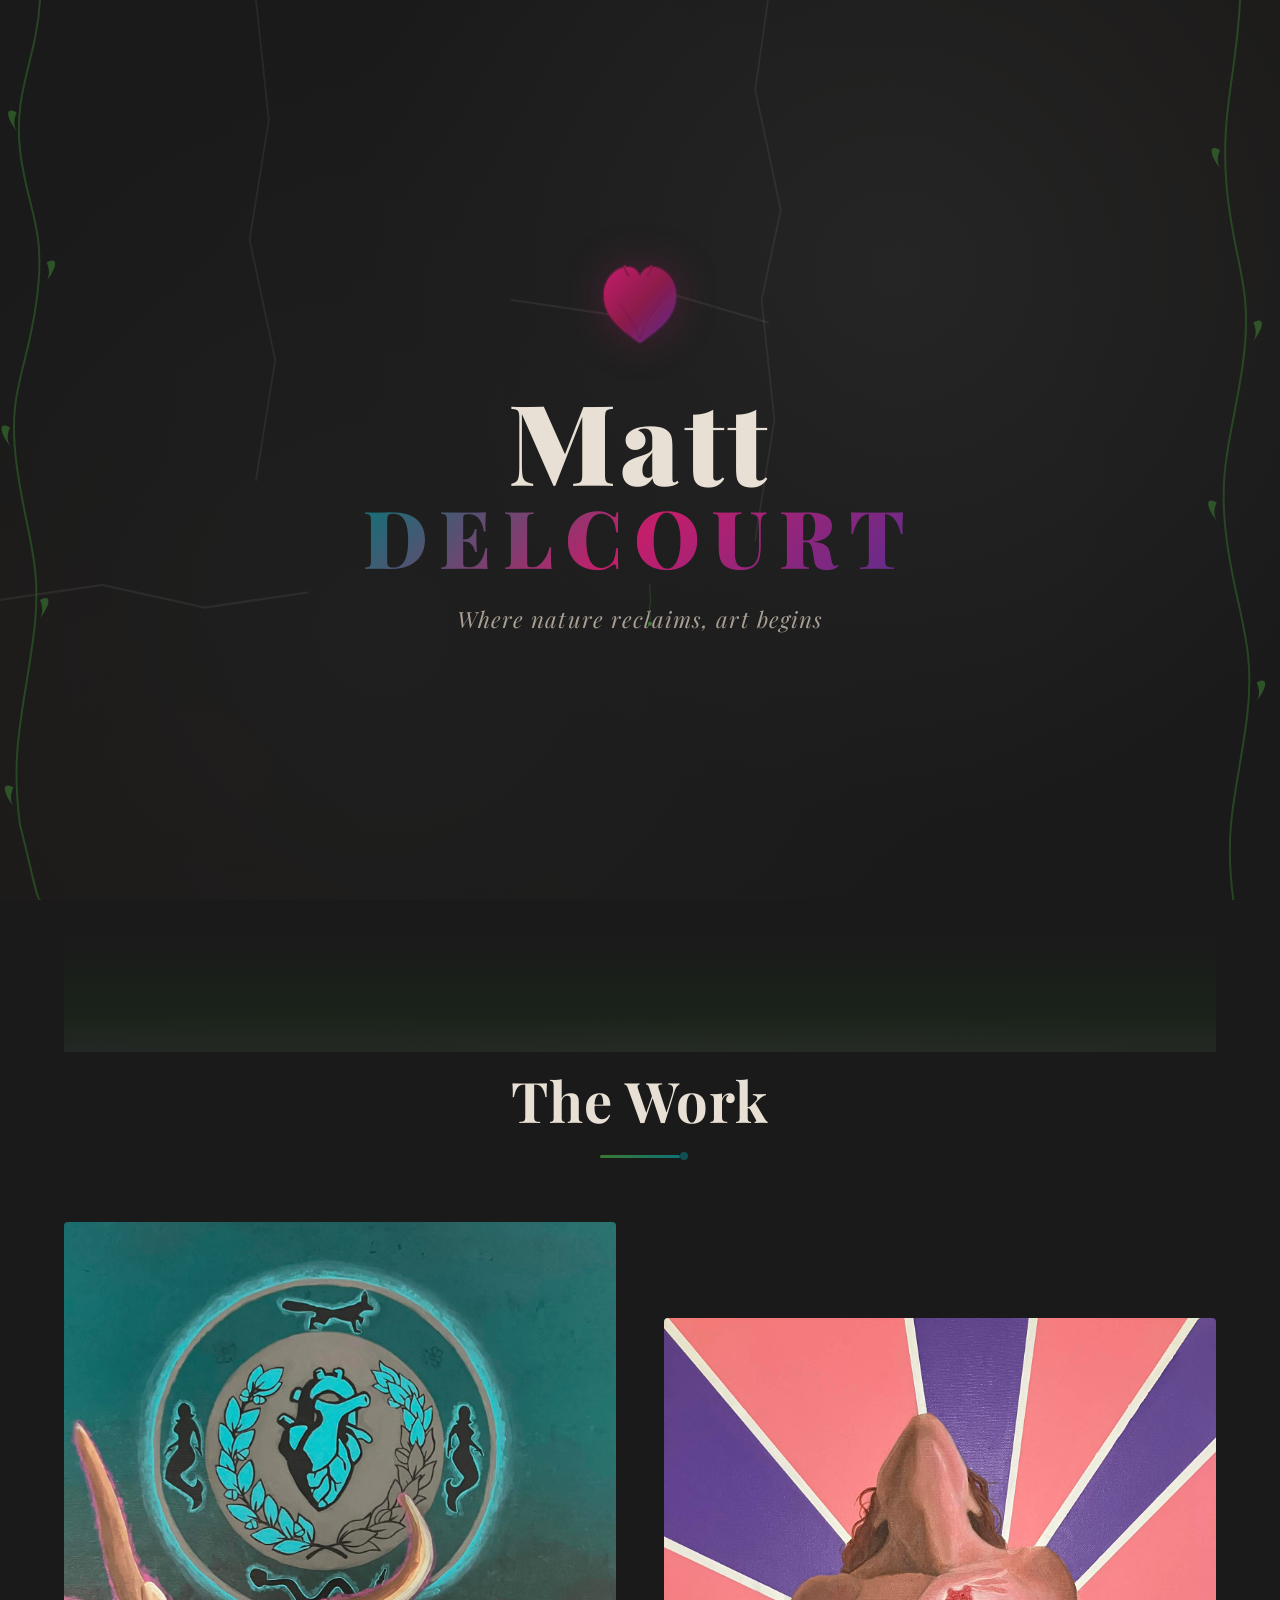
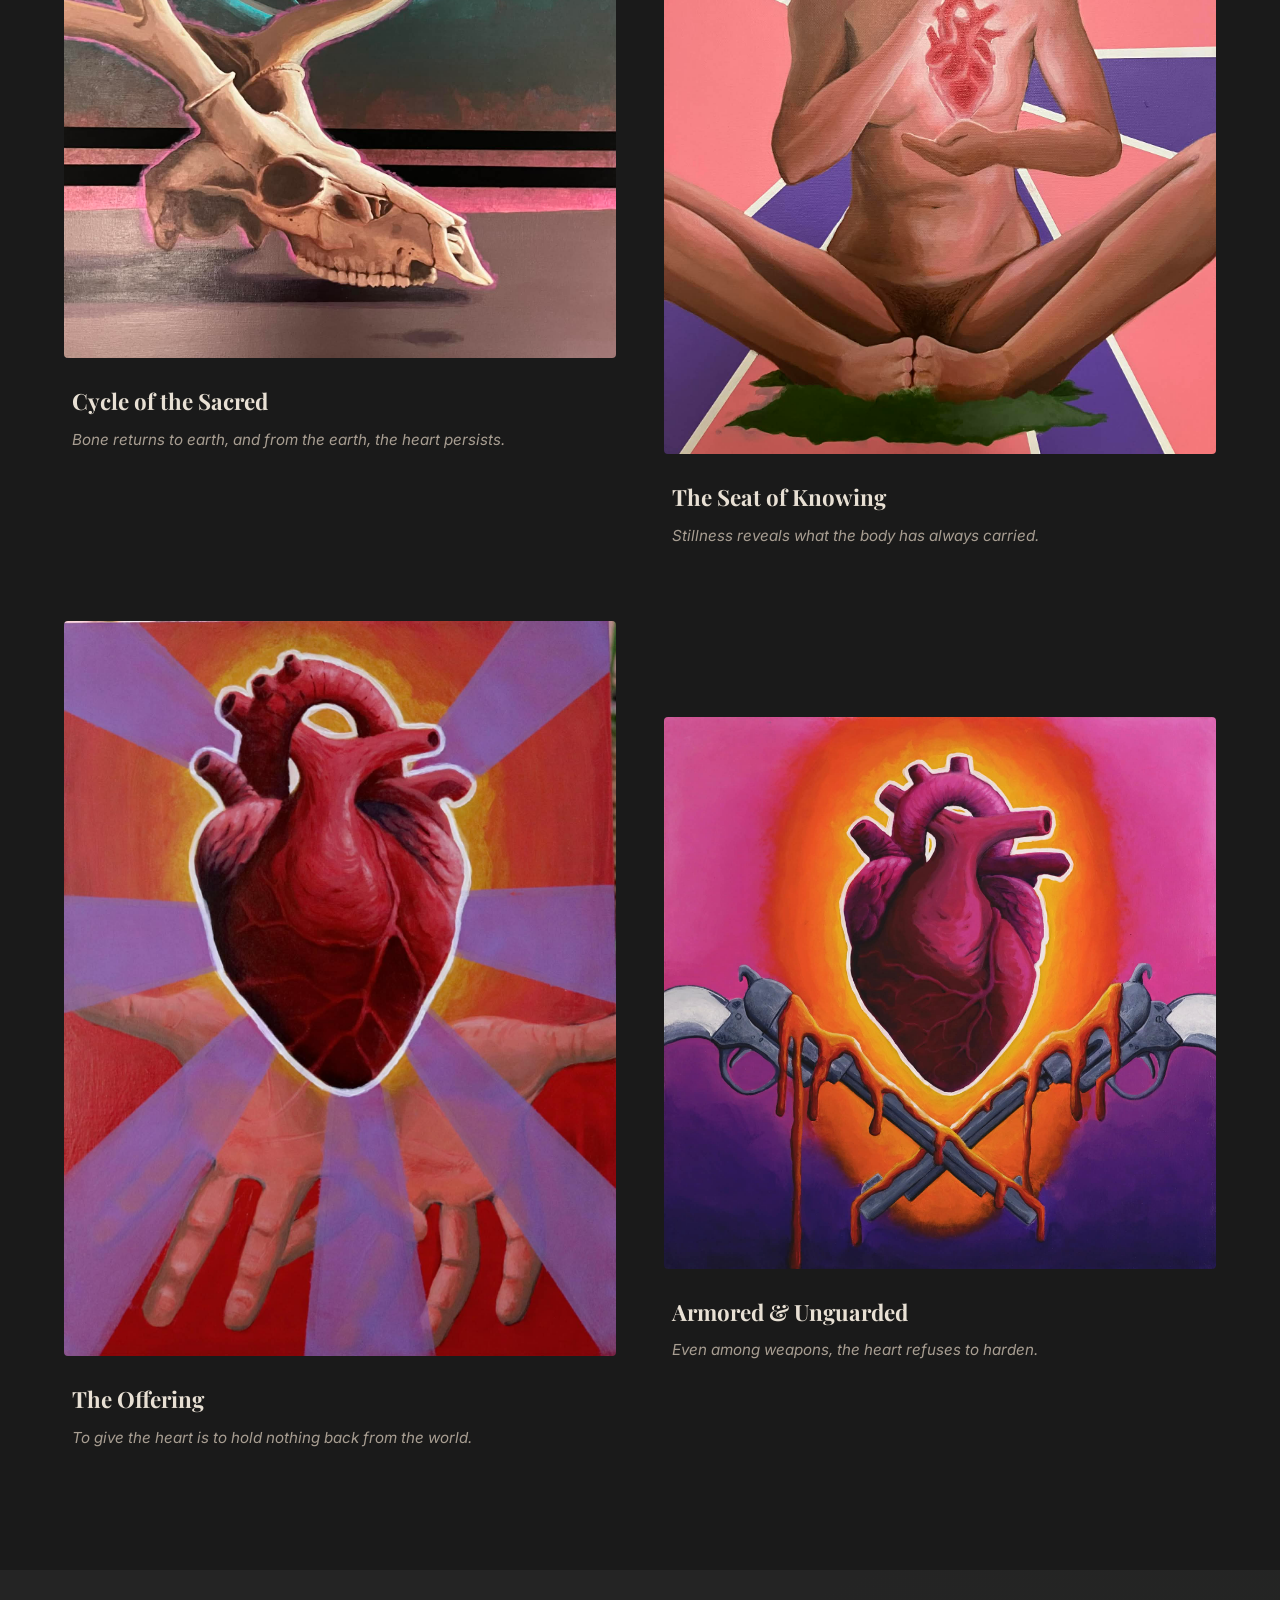
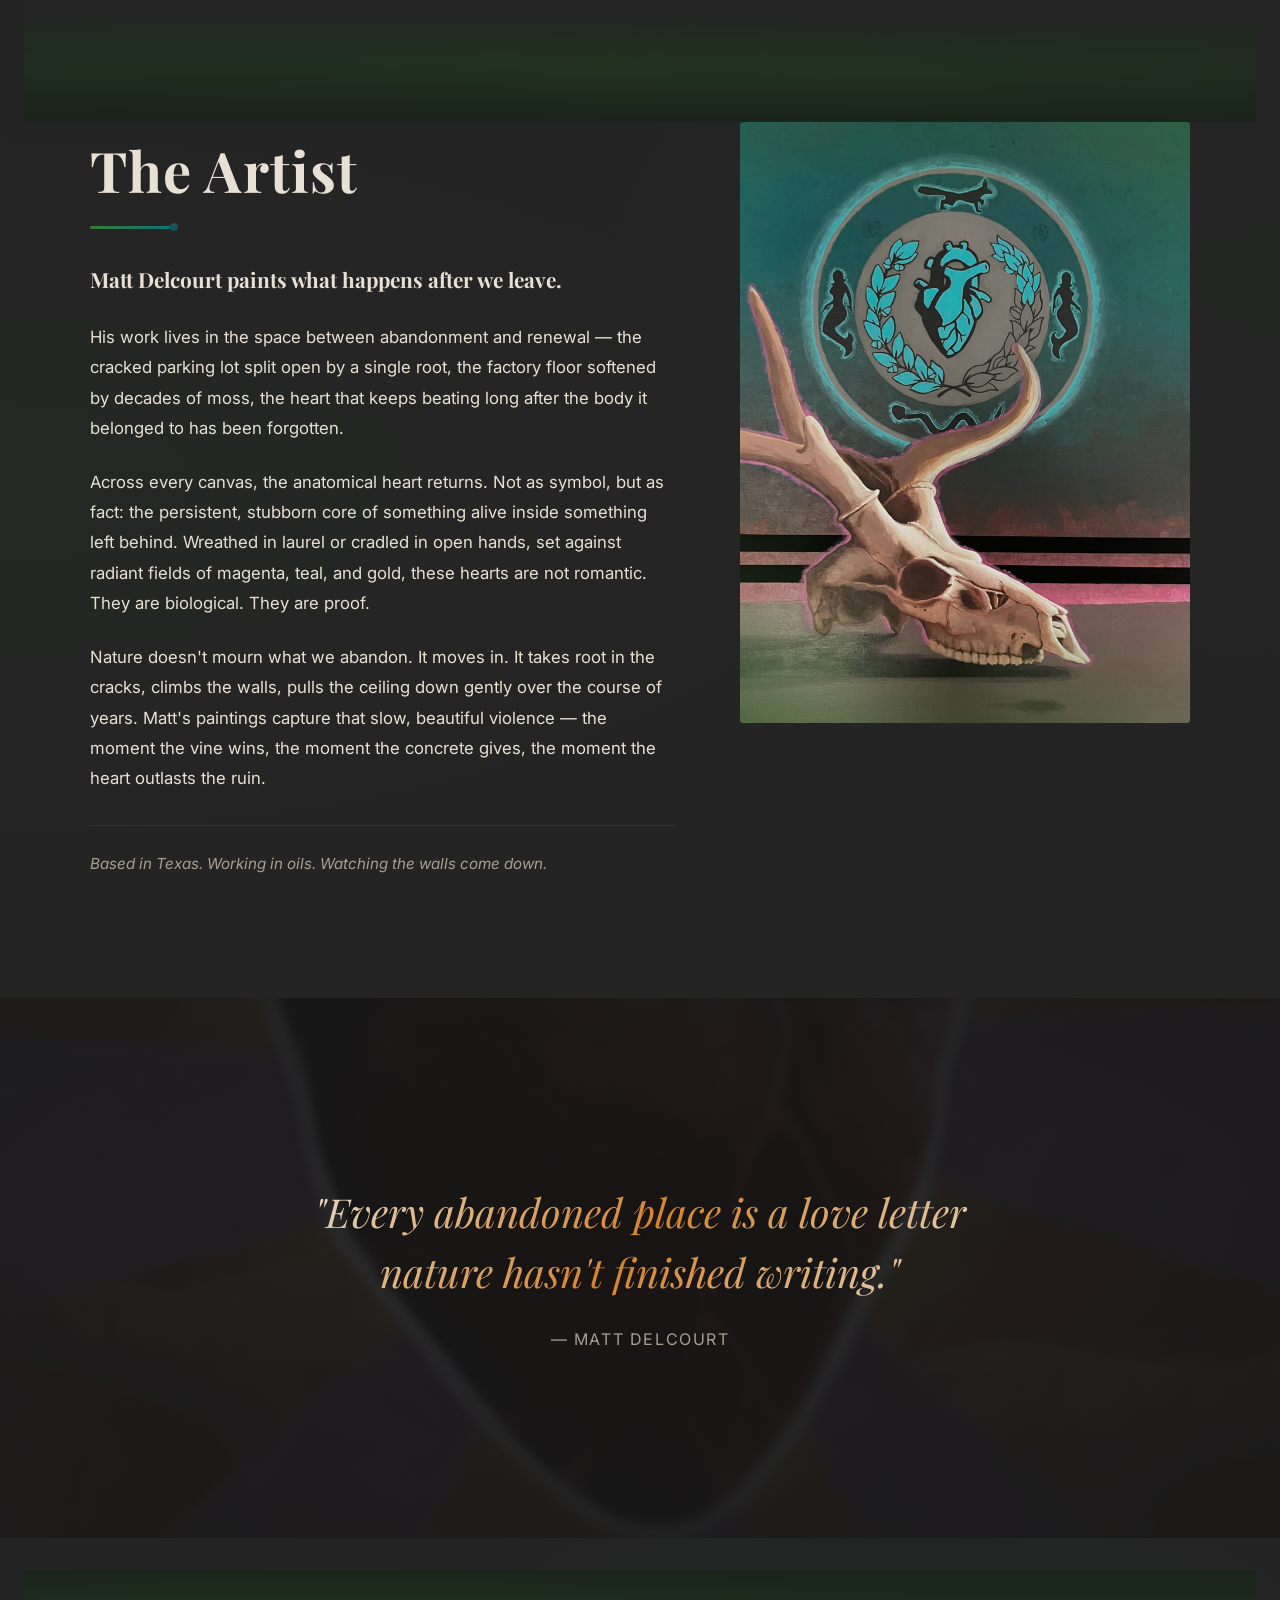
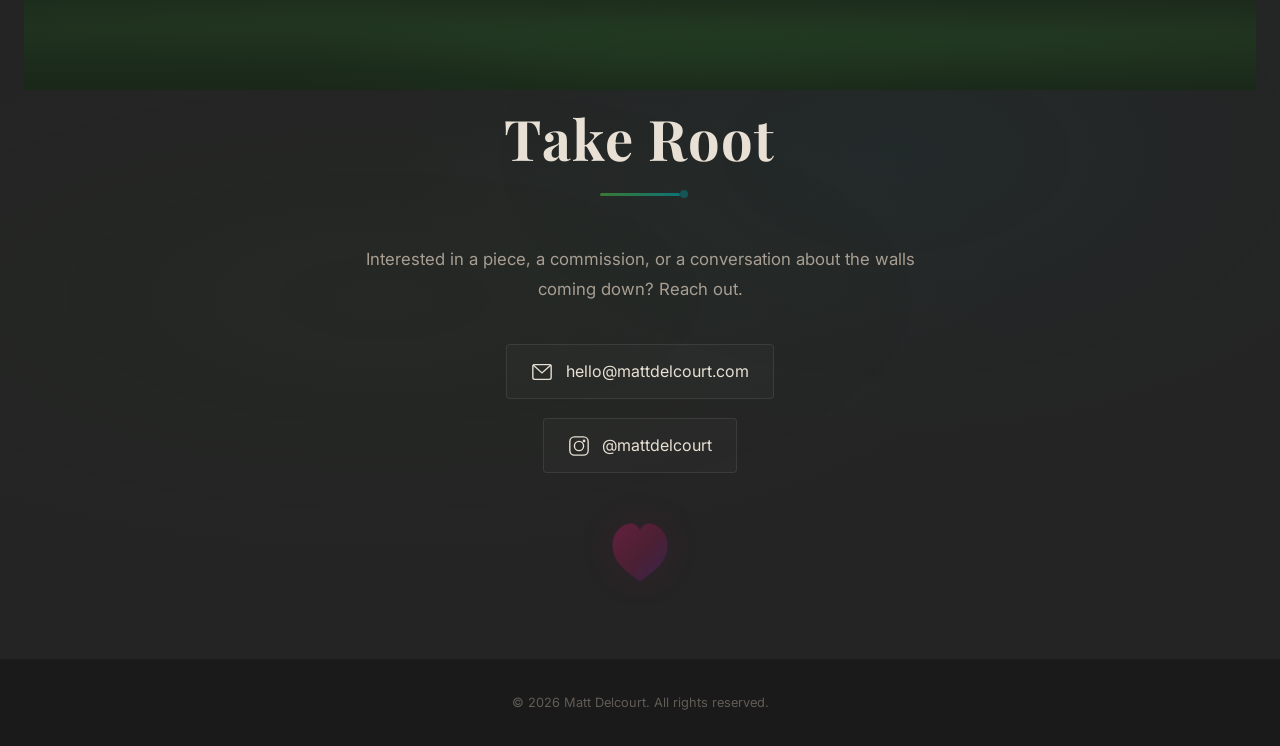
==== index.html @ bd42863e "Initial build: Matt Delcourt art portfolio — "Reclamation" theme Nature-reclaims-abandoned-places co" ====
<!DOCTYPE html>
<html lang="en">
<head>
  <meta charset="UTF-8">
  <meta name="viewport" content="width=device-width, initial-scale=1.0">
  <title>Matt Delcourt — Artist</title>
  <meta name="description" content="The art of Matt Delcourt. Where nature reclaims, art begins. Oil paintings exploring the beauty of life overtaking abandoned spaces.">
  <link rel="preconnect" href="https://fonts.googleapis.com">
  <link rel="preconnect" href="https://fonts.gstatic.com" crossorigin>
  <link href="https://fonts.googleapis.com/css2?family=Playfair+Display:ital,wght@0,400;0,700;0,900;1,400&family=Inter:wght@300;400;500&display=swap" rel="stylesheet">
  <link rel="stylesheet" href="css/styles.css">
  <!-- Favicon: anatomical heart SVG -->
  <link rel="icon" href="data:image/svg+xml,<svg xmlns='http://www.w3.org/2000/svg' viewBox='0 0 100 100'><text y='.9em' font-size='90'>&#x1FAC0;</text></svg>">
</head>
<body>

  <!-- ============================================= -->
  <!-- VINES SVG OVERLAY (grows across entire page)  -->
  <!-- ============================================= -->
  <svg class="vine-overlay vine-left" viewBox="0 0 120 1200" preserveAspectRatio="none" aria-hidden="true">
    <path class="vine-path" d="M60,0 C55,80 20,120 30,200 C40,280 70,300 55,400 C40,500 10,520 25,620 C40,720 65,750 50,850 C35,950 15,1000 30,1100 C45,1150 55,1200 60,1200" />
    <path class="vine-leaf leaf-1" d="M30,180 C10,160 5,140 25,150 C15,170 30,180 30,180Z" />
    <path class="vine-leaf leaf-2" d="M65,380 C85,360 90,340 70,350 C80,370 65,380 65,380Z" />
    <path class="vine-leaf leaf-3" d="M20,600 C0,580 -5,560 15,570 C5,590 20,600 20,600Z" />
    <path class="vine-leaf leaf-4" d="M55,830 C75,810 80,790 60,800 C70,820 55,830 55,830Z" />
    <path class="vine-leaf leaf-5" d="M25,1080 C5,1060 0,1040 20,1050 C10,1070 25,1080 25,1080Z" />
  </svg>

  <svg class="vine-overlay vine-right" viewBox="0 0 120 1200" preserveAspectRatio="none" aria-hidden="true">
    <path class="vine-path" d="M60,0 C65,100 90,150 80,250 C70,350 40,380 55,480 C70,580 95,620 80,720 C65,820 35,860 50,960 C65,1060 85,1100 70,1200" />
    <path class="vine-leaf leaf-1" d="M85,230 C105,210 110,190 90,200 C100,220 85,230 85,230Z" />
    <path class="vine-leaf leaf-2" d="M45,460 C25,440 20,420 40,430 C30,450 45,460 45,460Z" />
    <path class="vine-leaf leaf-3" d="M90,700 C110,680 115,660 95,670 C105,690 90,700 90,700Z" />
    <path class="vine-leaf leaf-4" d="M40,940 C20,920 15,900 35,910 C25,930 40,940 40,940Z" />
  </svg>

  <!-- ============================================= -->
  <!-- SECTION 1: HERO — "The Ruin"                 -->
  <!-- ============================================= -->
  <section id="hero" class="hero">
    <div class="hero-texture"></div>
    <div class="hero-cracks">
      <svg viewBox="0 0 1000 600" preserveAspectRatio="none" aria-hidden="true">
        <path class="crack crack-1" d="M200,0 L210,80 L195,160 L215,240 L200,320" />
        <path class="crack crack-2" d="M600,0 L590,60 L610,140 L595,200 L605,280 L590,360" />
        <path class="crack crack-3" d="M400,200 L480,210 L520,195 L600,215" />
        <path class="crack crack-4" d="M0,400 L80,390 L160,405 L240,395" />
      </svg>
    </div>

    <div class="hero-content">
      <!-- Anatomical Heart SVG Logo -->
      <div class="heart-logo" aria-label="Anatomical heart logo">
        <svg viewBox="0 0 200 220" class="heart-svg">
          <defs>
            <filter id="glow">
              <feGaussianBlur stdDeviation="4" result="coloredBlur"/>
              <feMerge>
                <feMergeNode in="coloredBlur"/>
                <feMergeNode in="SourceGraphic"/>
              </feMerge>
            </filter>
            <linearGradient id="heartGrad" x1="0%" y1="0%" x2="100%" y2="100%">
              <stop offset="0%" style="stop-color:#c41e6a"/>
              <stop offset="50%" style="stop-color:#8b1a4a"/>
              <stop offset="100%" style="stop-color:#5b2d8e"/>
            </linearGradient>
          </defs>
          <!-- Simplified anatomical heart shape -->
          <path filter="url(#glow)" fill="url(#heartGrad)" d="
            M100,200
            C60,170 10,140 10,80
            C10,40 40,10 70,10
            C85,10 95,20 100,35
            C105,20 115,10 130,10
            C160,10 190,40 190,80
            C190,140 140,170 100,200Z
          "/>
          <!-- Aorta/vessels at top -->
          <path fill="#8b1a4a" d="M70,15 C65,5 55,-5 60,-15 L65,-15 C62,-5 70,5 75,12Z" transform="translate(0,20)"/>
          <path fill="#8b1a4a" d="M120,15 C125,5 135,-5 130,-15 L125,-15 C128,-5 120,5 115,12Z" transform="translate(0,20)"/>
          <!-- Vein details -->
          <path fill="none" stroke="#6b1040" stroke-width="1.5" opacity="0.6" d="M100,190 C90,160 70,130 50,100"/>
          <path fill="none" stroke="#6b1040" stroke-width="1.5" opacity="0.6" d="M100,190 C110,155 130,125 150,100"/>
          <path fill="none" stroke="#6b1040" stroke-width="1" opacity="0.4" d="M80,160 C75,140 60,120 45,105"/>
        </svg>
      </div>

      <h1 class="hero-title">
        <span class="title-line title-line-1">Matt</span>
        <span class="title-line title-line-2">Delcourt</span>
      </h1>
      <p class="hero-tagline">Where nature reclaims, art begins</p>

      <div class="scroll-indicator">
        <svg viewBox="0 0 30 60" class="scroll-vine" aria-hidden="true">
          <path class="scroll-vine-path" d="M15,0 C13,10 18,20 15,30 C12,40 17,50 15,60" />
          <circle class="scroll-dot" cx="15" cy="58" r="3" />
        </svg>
      </div>
    </div>
  </section>

  <!-- ============================================= -->
  <!-- SECTION 2: GALLERY — "The Reclamation"       -->
  <!-- ============================================= -->
  <section id="gallery" class="gallery">
    <div class="section-transition moss-creep"></div>

    <div class="gallery-header reveal-up">
      <h2 class="section-title">The Work</h2>
      <div class="title-vine"></div>
    </div>

    <div class="gallery-grid">
      <!-- Painting 1: Deer skull with medallion -->
      <article class="painting-card painting-large reveal-up" data-glow="#0d7377">
        <div class="painting-frame">
          <img src="images/painting1.jpeg" alt="Deer skull beneath a mystical medallion featuring an anatomical heart wreathed in laurel, surrounded by silhouettes of animals — fox, mermaids, serpent — against deep teal" loading="lazy">
          <div class="painting-glow"></div>
        </div>
        <div class="painting-info">
          <h3>Cycle of the Sacred</h3>
          <p>Bone returns to earth, and from the earth, the heart persists.</p>
        </div>
      </article>

      <!-- Painting 2: Meditative figure -->
      <article class="painting-card painting-offset reveal-up" data-glow="#c41e6a" data-delay="200">
        <div class="painting-frame">
          <img src="images/painting2.jpeg" alt="A meditative figure seen from behind, an anatomical heart glowing through the skin of the back, with radiating pink and purple sunburst rays" loading="lazy">
          <div class="painting-glow"></div>
        </div>
        <div class="painting-info">
          <h3>The Seat of Knowing</h3>
          <p>Stillness reveals what the body has always carried.</p>
        </div>
      </article>

      <!-- Painting 3: Heart in hands -->
      <article class="painting-card painting-large reveal-up" data-glow="#d4842a" data-delay="100">
        <div class="painting-frame">
          <img src="images/painting3.jpeg" alt="An anatomical heart offered upward by open hands, radiating crimson and purple light with a golden aura — vulnerability and offering" loading="lazy">
          <div class="painting-glow"></div>
        </div>
        <div class="painting-info">
          <h3>The Offering</h3>
          <p>To give the heart is to hold nothing back from the world.</p>
        </div>
      </article>

      <!-- Painting 4: Heart and revolvers -->
      <article class="painting-card painting-offset reveal-up" data-glow="#5b2d8e" data-delay="200">
        <div class="painting-frame">
          <img src="images/painting4.jpeg" alt="An anatomical heart ablaze above crossed revolvers dripping with molten gold, against a gradient of hot magenta to deep purple — defiance and passion" loading="lazy">
          <div class="painting-glow"></div>
        </div>
        <div class="painting-info">
          <h3>Armored & Unguarded</h3>
          <p>Even among weapons, the heart refuses to harden.</p>
        </div>
      </article>
    </div>
  </section>

  <!-- ============================================= -->
  <!-- SECTION 3: ABOUT — "The Artist"              -->
  <!-- ============================================= -->
  <section id="about" class="about">
    <div class="section-transition roots-break"></div>
    <div class="about-inner">
      <div class="about-text reveal-up">
        <h2 class="section-title">The Artist</h2>
        <div class="title-vine"></div>
        <div class="artist-statement">
          <p>Matt Delcourt paints what happens after we leave.</p>
          <p>His work lives in the space between abandonment and renewal — the cracked parking lot split open by a single root, the factory floor softened by decades of moss, the heart that keeps beating long after the body it belonged to has been forgotten.</p>
          <p>Across every canvas, the anatomical heart returns. Not as symbol, but as fact: the persistent, stubborn core of something alive inside something left behind. Wreathed in laurel or cradled in open hands, set against radiant fields of magenta, teal, and gold, these hearts are not romantic. They are biological. They are proof.</p>
          <p>Nature doesn't mourn what we abandon. It moves in. It takes root in the cracks, climbs the walls, pulls the ceiling down gently over the course of years. Matt's paintings capture that slow, beautiful violence — the moment the vine wins, the moment the concrete gives, the moment the heart outlasts the ruin.</p>
          <p class="statement-closing">Based in Texas. Working in oils. Watching the walls come down.</p>
        </div>
      </div>
      <div class="about-visual reveal-up" data-delay="200">
        <div class="about-image-frame">
          <img src="images/painting1.jpeg" alt="Detail from Matt Delcourt's work">
          <div class="frame-overgrowth"></div>
        </div>
      </div>
    </div>
  </section>

  <!-- ============================================= -->
  <!-- SECTION 4: PHILOSOPHY — "The Vision"         -->
  <!-- ============================================= -->
  <section id="vision" class="vision">
    <div class="vision-bg" style="background-image: url('images/painting3.jpeg')"></div>
    <div class="vision-overlay"></div>
    <blockquote class="vision-quote reveal-up">
      <p>"Every abandoned place is a love letter nature hasn't finished writing."</p>
      <cite>— Matt Delcourt</cite>
    </blockquote>
  </section>

  <!-- ============================================= -->
  <!-- SECTION 5: CONTACT — "Take Root"             -->
  <!-- ============================================= -->
  <section id="contact" class="contact">
    <div class="section-transition full-bloom"></div>
    <div class="contact-inner reveal-up">
      <h2 class="section-title">Take Root</h2>
      <div class="title-vine"></div>
      <p class="contact-text">Interested in a piece, a commission, or a conversation about the walls coming down? Reach out.</p>

      <div class="contact-links">
        <a href="mailto:hello@mattdelcourt.com" class="contact-link" aria-label="Email">
          <svg viewBox="0 0 24 24" fill="none" stroke="currentColor" stroke-width="1.5">
            <rect x="2" y="4" width="20" height="16" rx="2"/>
            <path d="M22,4 L12,13 L2,4"/>
          </svg>
          <span>hello@mattdelcourt.com</span>
        </a>
        <a href="https://instagram.com/mattdelcourt" target="_blank" rel="noopener" class="contact-link" aria-label="Instagram">
          <svg viewBox="0 0 24 24" fill="none" stroke="currentColor" stroke-width="1.5">
            <rect x="2" y="2" width="20" height="20" rx="5"/>
            <circle cx="12" cy="12" r="5"/>
            <circle cx="17.5" cy="6.5" r="1.5" fill="currentColor" stroke="none"/>
          </svg>
          <span>@mattdelcourt</span>
        </a>
      </div>

      <!-- Animated heart at bottom -->
      <div class="contact-heart" aria-hidden="true">
        <svg viewBox="0 0 200 220" class="heart-svg heart-beat">
          <path fill="url(#heartGrad)" filter="url(#glow)" d="
            M100,200
            C60,170 10,140 10,80
            C10,40 40,10 70,10
            C85,10 95,20 100,35
            C105,20 115,10 130,10
            C160,10 190,40 190,80
            C190,140 140,170 100,200Z
          "/>
        </svg>
      </div>
    </div>
  </section>

  <!-- ============================================= -->
  <!-- FOOTER                                        -->
  <!-- ============================================= -->
  <footer class="site-footer">
    <p>&copy; 2026 Matt Delcourt. All rights reserved.</p>
  </footer>

  <script src="js/script.js"></script>
</body>
</html>
---- css/styles.css ----
/* ============================================= */
/* ROOT / COLOR SYSTEM                           */
/* ============================================= */
:root {
  --bg-decay: #1a1a1a;
  --bg-decay-light: #2d2d2d;
  --bg-decay-mid: #242424;
  --teal: #0d7377;
  --teal-glow: #0d737740;
  --magenta: #c41e6a;
  --magenta-glow: #c41e6a40;
  --purple: #5b2d8e;
  --purple-glow: #5b2d8e40;
  --gold: #d4842a;
  --gold-glow: #d4842a40;
  --text: #e8e0d4;
  --text-dim: #a89e92;
  --moss: #2d5a27;
  --moss-light: #3a7a32;
  --rust: #8b4513;
  --font-heading: 'Playfair Display', Georgia, serif;
  --font-body: 'Inter', -apple-system, sans-serif;
}

/* ============================================= */
/* RESET & BASE                                  */
/* ============================================= */
*, *::before, *::after {
  margin: 0;
  padding: 0;
  box-sizing: border-box;
}

html {
  scroll-behavior: smooth;
  overflow-x: hidden;
}

body {
  font-family: var(--font-body);
  background: var(--bg-decay);
  color: var(--text);
  line-height: 1.7;
  overflow-x: hidden;
  -webkit-font-smoothing: antialiased;
}

img {
  max-width: 100%;
  height: auto;
  display: block;
}

a {
  color: var(--text);
  text-decoration: none;
  transition: color 0.3s;
}

/* ============================================= */
/* CONCRETE TEXTURE (CSS-generated)              */
/* ============================================= */
body::before {
  content: '';
  position: fixed;
  inset: 0;
  pointer-events: none;
  z-index: 0;
  background:
    repeating-conic-gradient(#ffffff06 0% 25%, transparent 0% 50%) 0 0 / 4px 4px,
    radial-gradient(ellipse at 20% 50%, #ffffff08 0%, transparent 70%),
    radial-gradient(ellipse at 80% 20%, #ffffff05 0%, transparent 60%);
  opacity: 1;
}

/* ============================================= */
/* VINE OVERLAY SVGs                             */
/* ============================================= */
.vine-overlay {
  position: fixed;
  top: 0;
  width: 80px;
  height: 100vh;
  z-index: 100;
  pointer-events: none;
}

.vine-left {
  left: 0;
}

.vine-right {
  right: 0;
  transform: scaleX(-1);
}

.vine-path {
  fill: none;
  stroke: var(--moss);
  stroke-width: 3;
  stroke-linecap: round;
  stroke-dasharray: 2000;
  stroke-dashoffset: 2000;
  opacity: 0.7;
  transition: stroke-dashoffset 3s ease-out;
}

.vine-path.animate {
  stroke-dashoffset: 0;
}

.vine-leaf {
  fill: var(--moss-light);
  opacity: 0;
  transition: opacity 0.8s ease;
}

.vine-leaf.visible {
  opacity: 0.6;
}

/* Stagger leaf visibility */
.leaf-1.visible { transition-delay: 1s; }
.leaf-2.visible { transition-delay: 1.8s; }
.leaf-3.visible { transition-delay: 2.5s; }
.leaf-4.visible { transition-delay: 3.2s; }
.leaf-5.visible { transition-delay: 3.8s; }

/* ============================================= */
/* SECTION 1: HERO                               */
/* ============================================= */
.hero {
  position: relative;
  min-height: 100vh;
  display: flex;
  align-items: center;
  justify-content: center;
  overflow: hidden;
}

.hero-texture {
  position: absolute;
  inset: 0;
  background:
    /* Concrete-like noise */
    radial-gradient(circle at 30% 70%, #1f1f1f 0%, transparent 50%),
    radial-gradient(circle at 70% 30%, #252525 0%, transparent 50%),
    radial-gradient(circle at 50% 50%, #1c1c1c 0%, transparent 80%),
    /* Rust stains */
    radial-gradient(ellipse at 15% 85%, #3a1a0a20 0%, transparent 40%),
    radial-gradient(ellipse at 85% 15%, #2a150820 0%, transparent 35%),
    var(--bg-decay);
  z-index: 1;
}

.hero-cracks {
  position: absolute;
  inset: 0;
  z-index: 2;
  pointer-events: none;
}

.hero-cracks svg {
  width: 100%;
  height: 100%;
}

.crack {
  fill: none;
  stroke: #ffffff10;
  stroke-width: 1.5;
  stroke-linecap: round;
  stroke-dasharray: 500;
  stroke-dashoffset: 500;
  animation: crack-grow 4s ease-out forwards;
}

.crack-1 { animation-delay: 0.5s; }
.crack-2 { animation-delay: 1.2s; }
.crack-3 { animation-delay: 2s; }
.crack-4 { animation-delay: 2.8s; }

@keyframes crack-grow {
  to { stroke-dashoffset: 0; }
}

.hero-content {
  position: relative;
  z-index: 3;
  text-align: center;
  padding: 2rem;
}

/* Heart logo */
.heart-logo {
  margin: 0 auto 2rem;
  width: 80px;
  height: 90px;
  animation: heart-fade-in 2s ease-out 0.5s both;
}

.heart-svg {
  width: 100%;
  height: 100%;
  filter: drop-shadow(0 0 20px #c41e6a40);
}

@keyframes heart-fade-in {
  from {
    opacity: 0;
    transform: scale(0.8);
    filter: blur(10px);
  }
  to {
    opacity: 1;
    transform: scale(1);
    filter: blur(0);
  }
}

/* Title */
.hero-title {
  font-family: var(--font-heading);
  font-weight: 900;
  line-height: 1;
  margin-bottom: 1.5rem;
}

.title-line {
  display: block;
  overflow: hidden;
}

.title-line-1 {
  font-size: clamp(3rem, 10vw, 7rem);
  letter-spacing: 0.05em;
  animation: title-reveal 1.2s ease-out 1s both;
  color: var(--text);
}

.title-line-2 {
  font-size: clamp(2rem, 7vw, 5rem);
  letter-spacing: 0.15em;
  text-transform: uppercase;
  animation: title-reveal 1.2s ease-out 1.4s both;
  background: linear-gradient(135deg, var(--teal), var(--magenta), var(--purple));
  -webkit-background-clip: text;
  -webkit-text-fill-color: transparent;
  background-clip: text;
}

@keyframes title-reveal {
  from {
    opacity: 0;
    transform: translateY(40px);
    filter: blur(4px);
  }
  to {
    opacity: 1;
    transform: translateY(0);
    filter: blur(0);
  }
}

.hero-tagline {
  font-family: var(--font-heading);
  font-style: italic;
  font-size: clamp(1rem, 2.5vw, 1.4rem);
  color: var(--text-dim);
  letter-spacing: 0.05em;
  animation: title-reveal 1.2s ease-out 1.8s both;
}

/* Scroll indicator */
.scroll-indicator {
  position: absolute;
  bottom: 2rem;
  left: 50%;
  transform: translateX(-50%);
  animation: title-reveal 1s ease-out 2.5s both;
}

.scroll-vine {
  width: 20px;
  height: 50px;
}

.scroll-vine-path {
  fill: none;
  stroke: var(--moss);
  stroke-width: 2;
  stroke-linecap: round;
  opacity: 0.5;
}

.scroll-dot {
  fill: var(--moss-light);
  animation: scroll-bounce 2s ease-in-out infinite;
}

@keyframes scroll-bounce {
  0%, 100% { transform: translateY(0); opacity: 1; }
  50% { transform: translateY(5px); opacity: 0.4; }
}

/* ============================================= */
/* SECTION TRANSITIONS                           */
/* ============================================= */
.section-transition {
  height: 120px;
  position: relative;
  overflow: hidden;
}

.moss-creep {
  background: linear-gradient(
    180deg,
    var(--bg-decay) 0%,
    #1a1f1a 40%,
    #1a221a 70%,
    var(--bg-decay-mid) 100%
  );
}

.moss-creep::before {
  content: '';
  position: absolute;
  bottom: 0;
  left: 0;
  right: 0;
  height: 60%;
  background:
    radial-gradient(ellipse at 20% 100%, #2d5a2715 0%, transparent 50%),
    radial-gradient(ellipse at 60% 100%, #2d5a2710 0%, transparent 40%),
    radial-gradient(ellipse at 85% 100%, #2d5a2718 0%, transparent 45%);
}

.roots-break {
  background: linear-gradient(
    180deg,
    var(--bg-decay-mid) 0%,
    #1e2a1e 50%,
    #1a241a 100%
  );
}

.roots-break::before {
  content: '';
  position: absolute;
  inset: 0;
  background:
    radial-gradient(ellipse at 30% 50%, #2d5a2720 0%, transparent 60%),
    radial-gradient(ellipse at 70% 60%, #3a7a3215 0%, transparent 50%);
}

.full-bloom {
  background: linear-gradient(
    180deg,
    #1a241a 0%,
    #1e2e1e 50%,
    #1a281a 100%
  );
}

.full-bloom::before {
  content: '';
  position: absolute;
  inset: 0;
  background:
    radial-gradient(ellipse at 25% 40%, #2d5a2730 0%, transparent 50%),
    radial-gradient(ellipse at 75% 60%, #3a7a3225 0%, transparent 50%),
    radial-gradient(ellipse at 50% 80%, #2d5a2720 0%, transparent 40%);
}

/* ============================================= */
/* SECTION TITLES                                */
/* ============================================= */
.section-title {
  font-family: var(--font-heading);
  font-size: clamp(2rem, 5vw, 3.5rem);
  font-weight: 700;
  letter-spacing: 0.02em;
  margin-bottom: 0.5rem;
}

.title-vine {
  width: 80px;
  height: 3px;
  background: linear-gradient(90deg, var(--moss-light), var(--teal));
  border-radius: 2px;
  margin-bottom: 3rem;
  position: relative;
}

.title-vine::after {
  content: '';
  position: absolute;
  right: -8px;
  top: -3px;
  width: 8px;
  height: 8px;
  border-radius: 50%;
  background: var(--teal);
  opacity: 0.6;
}

/* ============================================= */
/* SCROLL REVEAL ANIMATION                       */
/* ============================================= */
.reveal-up {
  opacity: 0;
  transform: translateY(50px);
  transition: opacity 0.8s ease-out, transform 0.8s ease-out;
}

.reveal-up.visible {
  opacity: 1;
  transform: translateY(0);
}

/* ============================================= */
/* SECTION 2: GALLERY                            */
/* ============================================= */
.gallery {
  position: relative;
  padding: 2rem 1.5rem 6rem;
  max-width: 1200px;
  margin: 0 auto;
}

.gallery-header {
  text-align: center;
  margin-bottom: 4rem;
}

.gallery-header .title-vine {
  margin-left: auto;
  margin-right: auto;
}

.gallery-grid {
  display: grid;
  grid-template-columns: 1fr;
  gap: 4rem;
}

@media (min-width: 768px) {
  .gallery-grid {
    grid-template-columns: 1fr 1fr;
    gap: 3rem;
  }

  .painting-large {
    grid-column: 1;
  }

  .painting-offset {
    grid-column: 2;
    margin-top: 6rem;
  }
}

/* Painting cards */
.painting-card {
  position: relative;
}

.painting-frame {
  position: relative;
  overflow: hidden;
  border-radius: 4px;
  background: var(--bg-decay-light);
  cursor: pointer;
}

.painting-frame img {
  width: 100%;
  transition: transform 1.2s ease;
}

.painting-frame:hover img {
  transform: scale(1.03);
}

/* Painting glow effect */
.painting-glow {
  position: absolute;
  inset: -20px;
  border-radius: 8px;
  opacity: 0;
  transition: opacity 0.6s ease;
  pointer-events: none;
  z-index: -1;
}

.painting-card[data-glow="#0d7377"] .painting-glow {
  box-shadow: 0 0 60px 20px var(--teal-glow), 0 0 120px 40px #0d737720;
}

.painting-card[data-glow="#c41e6a"] .painting-glow {
  box-shadow: 0 0 60px 20px var(--magenta-glow), 0 0 120px 40px #c41e6a20;
}

.painting-card[data-glow="#d4842a"] .painting-glow {
  box-shadow: 0 0 60px 20px var(--gold-glow), 0 0 120px 40px #d4842a20;
}

.painting-card[data-glow="#5b2d8e"] .painting-glow {
  box-shadow: 0 0 60px 20px var(--purple-glow), 0 0 120px 40px #5b2d8e20;
}

.painting-card.visible .painting-glow,
.painting-frame:hover .painting-glow {
  opacity: 1;
}

/* Painting info */
.painting-info {
  padding: 1.5rem 0.5rem;
}

.painting-info h3 {
  font-family: var(--font-heading);
  font-size: 1.4rem;
  font-weight: 700;
  margin-bottom: 0.4rem;
  color: var(--text);
}

.painting-info p {
  font-size: 0.95rem;
  color: var(--text-dim);
  font-style: italic;
}

/* ============================================= */
/* SECTION 3: ABOUT                              */
/* ============================================= */
.about {
  position: relative;
  padding: 2rem 1.5rem 6rem;
  /* Subtle green tint on background */
  background:
    radial-gradient(ellipse at 0% 50%, #2d5a2710 0%, transparent 50%),
    radial-gradient(ellipse at 100% 30%, #2d5a270a 0%, transparent 40%),
    var(--bg-decay-mid);
}

.about-inner {
  max-width: 1100px;
  margin: 0 auto;
  display: grid;
  grid-template-columns: 1fr;
  gap: 3rem;
  align-items: start;
}

@media (min-width: 768px) {
  .about-inner {
    grid-template-columns: 1.3fr 1fr;
    gap: 4rem;
  }
}

.about-text .title-vine {
  margin-bottom: 2rem;
}

.artist-statement p {
  font-size: 1.05rem;
  line-height: 1.8;
  margin-bottom: 1.5rem;
  color: var(--text);
}

.artist-statement p:first-child {
  font-family: var(--font-heading);
  font-size: 1.3rem;
  font-weight: 700;
  color: var(--text);
}

.statement-closing {
  font-style: italic;
  color: var(--text-dim) !important;
  font-size: 0.95rem !important;
  border-top: 1px solid #ffffff10;
  padding-top: 1.5rem;
  margin-top: 2rem;
}

/* About visual */
.about-image-frame {
  position: relative;
  border-radius: 4px;
  overflow: hidden;
}

.about-image-frame img {
  width: 100%;
  filter: saturate(0.8) brightness(0.9);
  transition: filter 0.6s ease;
}

.about-image-frame:hover img {
  filter: saturate(1) brightness(1);
}

.frame-overgrowth {
  position: absolute;
  inset: 0;
  pointer-events: none;
  background:
    /* Moss overlay growing from edges */
    linear-gradient(0deg, #2d5a2760 0%, transparent 20%),
    linear-gradient(180deg, #2d5a2740 0%, transparent 15%),
    radial-gradient(ellipse at 0% 100%, #2d5a2780 0%, transparent 30%),
    radial-gradient(ellipse at 100% 0%, #2d5a2760 0%, transparent 25%);
}

/* ============================================= */
/* SECTION 4: VISION / PHILOSOPHY                */
/* ============================================= */
.vision {
  position: relative;
  min-height: 60vh;
  display: flex;
  align-items: center;
  justify-content: center;
  overflow: hidden;
}

.vision-bg {
  position: absolute;
  inset: 0;
  background-size: cover;
  background-position: center;
  background-attachment: fixed;
  filter: blur(4px) saturate(0.6) brightness(0.4);
  transform: scale(1.1);
}

@media (max-width: 768px) {
  .vision-bg {
    background-attachment: scroll; /* Fixed attachment breaks on mobile */
  }
}

.vision-overlay {
  position: absolute;
  inset: 0;
  background:
    radial-gradient(ellipse at center, #1a1a1a80 0%, #1a1a1acc 100%),
    linear-gradient(180deg, #1a1a1a60 0%, #1a1a1a90 100%);
}

.vision-quote {
  position: relative;
  z-index: 2;
  text-align: center;
  padding: 3rem 2rem;
  max-width: 800px;
}

.vision-quote p {
  font-family: var(--font-heading);
  font-size: clamp(1.5rem, 4vw, 2.5rem);
  font-weight: 400;
  font-style: italic;
  line-height: 1.5;
  margin-bottom: 1.5rem;
  background: linear-gradient(135deg, var(--text) 0%, var(--gold) 50%, var(--text) 100%);
  -webkit-background-clip: text;
  -webkit-text-fill-color: transparent;
  background-clip: text;
}

.vision-quote cite {
  font-family: var(--font-body);
  font-size: 1rem;
  font-style: normal;
  letter-spacing: 0.1em;
  text-transform: uppercase;
  color: var(--text-dim);
}

/* ============================================= */
/* SECTION 5: CONTACT                            */
/* ============================================= */
.contact {
  position: relative;
  padding: 2rem 1.5rem 4rem;
  background:
    radial-gradient(ellipse at 30% 50%, #2d5a2715 0%, transparent 50%),
    radial-gradient(ellipse at 70% 30%, #0d737710 0%, transparent 40%),
    var(--bg-decay-mid);
}

.contact-inner {
  max-width: 600px;
  margin: 0 auto;
  text-align: center;
}

.contact-inner .title-vine {
  margin-left: auto;
  margin-right: auto;
}

.contact-text {
  font-size: 1.05rem;
  color: var(--text-dim);
  margin-bottom: 2.5rem;
  line-height: 1.8;
}

.contact-links {
  display: flex;
  flex-direction: column;
  gap: 1.2rem;
  align-items: center;
  margin-bottom: 3rem;
}

.contact-link {
  display: inline-flex;
  align-items: center;
  gap: 0.8rem;
  padding: 0.8rem 1.5rem;
  border: 1px solid #ffffff15;
  border-radius: 4px;
  font-size: 1rem;
  color: var(--text);
  transition: all 0.4s ease;
  background: #ffffff05;
}

.contact-link:hover {
  border-color: var(--teal);
  background: #0d737715;
  color: var(--teal);
  transform: translateY(-2px);
  box-shadow: 0 4px 20px #0d737720;
}

.contact-link svg {
  width: 22px;
  height: 22px;
  flex-shrink: 0;
}

/* Contact heart */
.contact-heart {
  width: 60px;
  margin: 2rem auto 0;
  opacity: 0.4;
}

.heart-beat {
  animation: heartbeat 2s ease-in-out infinite;
}

@keyframes heartbeat {
  0%, 100% { transform: scale(1); }
  15% { transform: scale(1.08); }
  30% { transform: scale(1); }
  45% { transform: scale(1.05); }
  60% { transform: scale(1); }
}

/* ============================================= */
/* FOOTER                                        */
/* ============================================= */
.site-footer {
  text-align: center;
  padding: 2rem;
  font-size: 0.8rem;
  color: var(--text-dim);
  opacity: 0.5;
  border-top: 1px solid #ffffff08;
}

/* ============================================= */
/* RESPONSIVE                                    */
/* ============================================= */
@media (max-width: 768px) {
  .vine-overlay {
    width: 40px;
    opacity: 0.5;
  }

  .gallery {
    padding: 2rem 1rem 4rem;
  }

  .gallery-grid {
    gap: 3rem;
  }

  .painting-info h3 {
    font-size: 1.2rem;
  }

  .about {
    padding: 2rem 1rem 4rem;
  }

  .contact {
    padding: 2rem 1rem 3rem;
  }

  .section-transition {
    height: 80px;
  }
}

@media (max-width: 480px) {
  .hero-title .title-line-1 {
    font-size: 2.5rem;
  }

  .hero-title .title-line-2 {
    font-size: 1.6rem;
  }

  .vine-overlay {
    display: none;
  }
}

/* ============================================= */
/* SELECTION & SCROLLBAR                         */
/* ============================================= */
::selection {
  background: var(--magenta);
  color: white;
}

/* Custom scrollbar */
::-webkit-scrollbar {
  width: 8px;
}

::-webkit-scrollbar-track {
  background: var(--bg-decay);
}

::-webkit-scrollbar-thumb {
  background: #444;
  border-radius: 4px;
}

::-webkit-scrollbar-thumb:hover {
  background: var(--moss);
}

/* Firefox scrollbar */
html {
  scrollbar-width: thin;
  scrollbar-color: #444 var(--bg-decay);
}

/* ============================================= */
/* LOADING / PAGE ENTER                          */
/* ============================================= */
body {
  animation: page-enter 1s ease-out;
}

@keyframes page-enter {
  from { opacity: 0; }
  to { opacity: 1; }
}
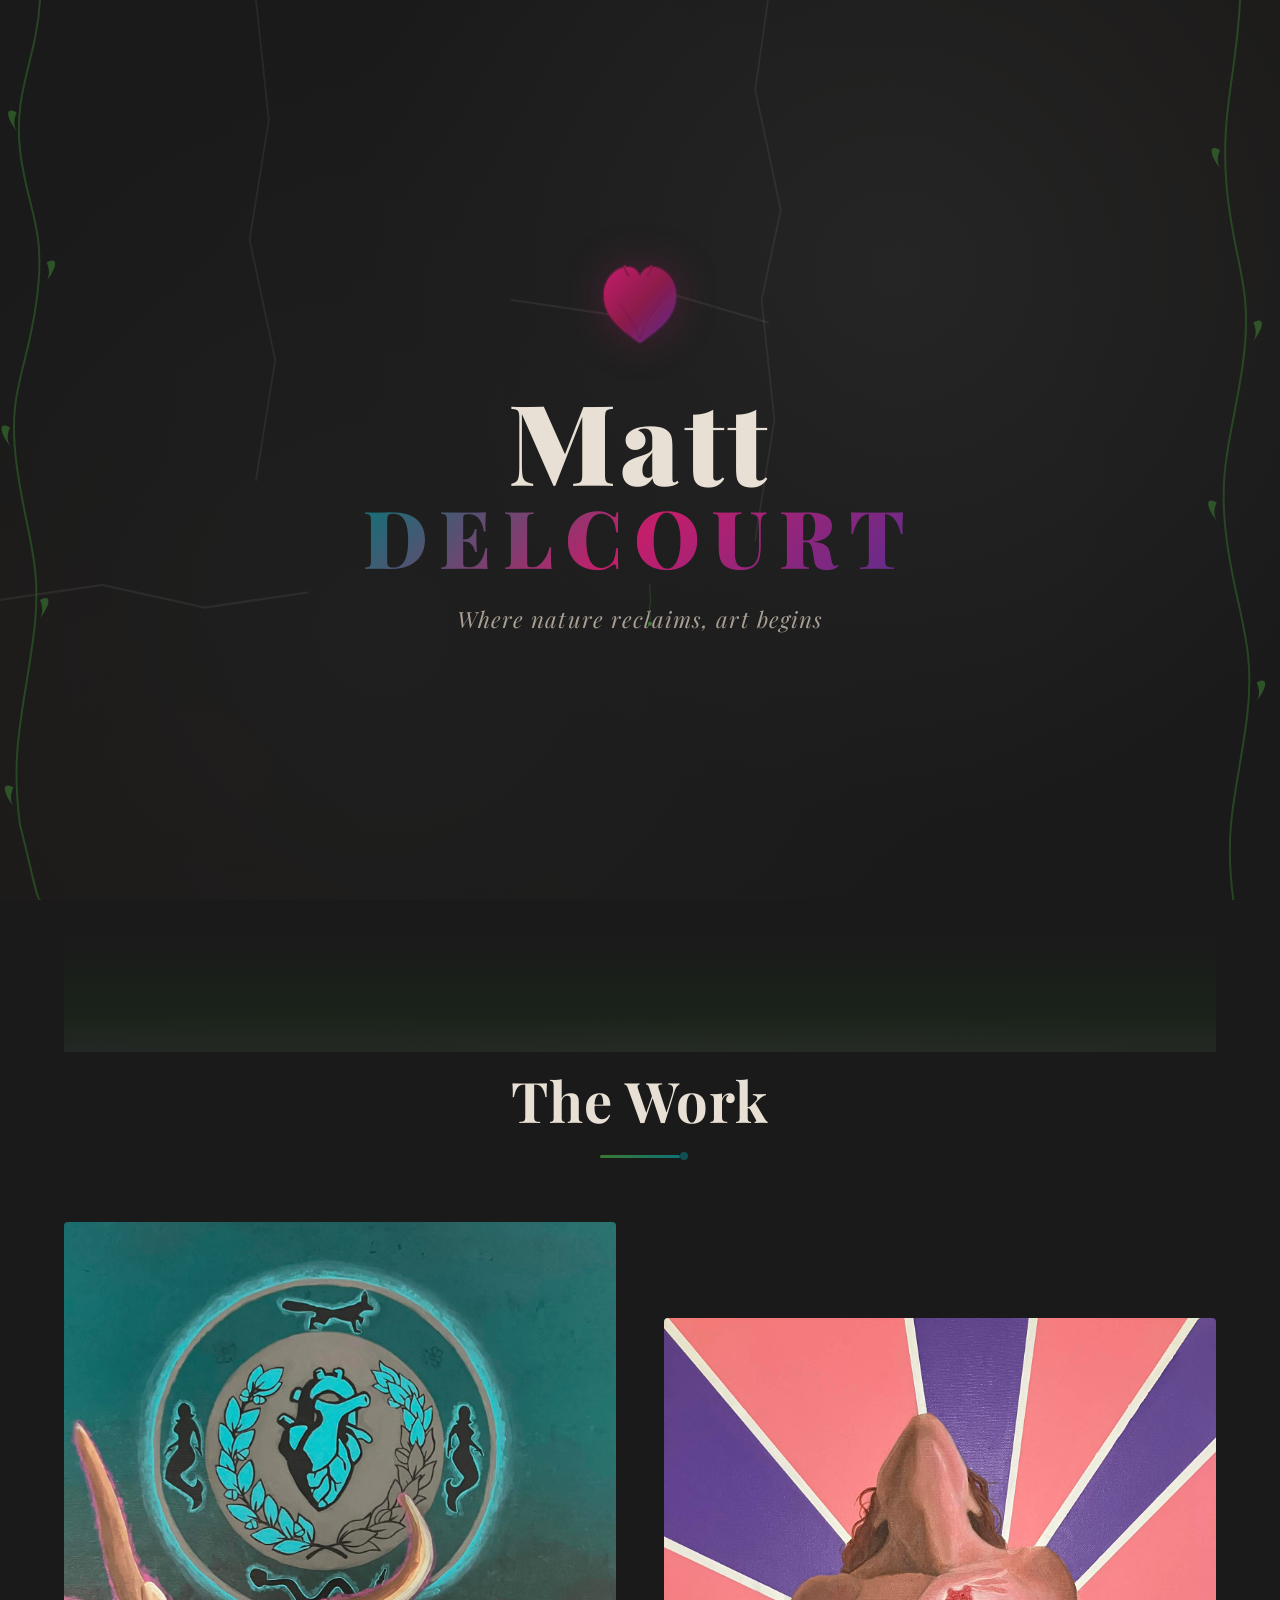
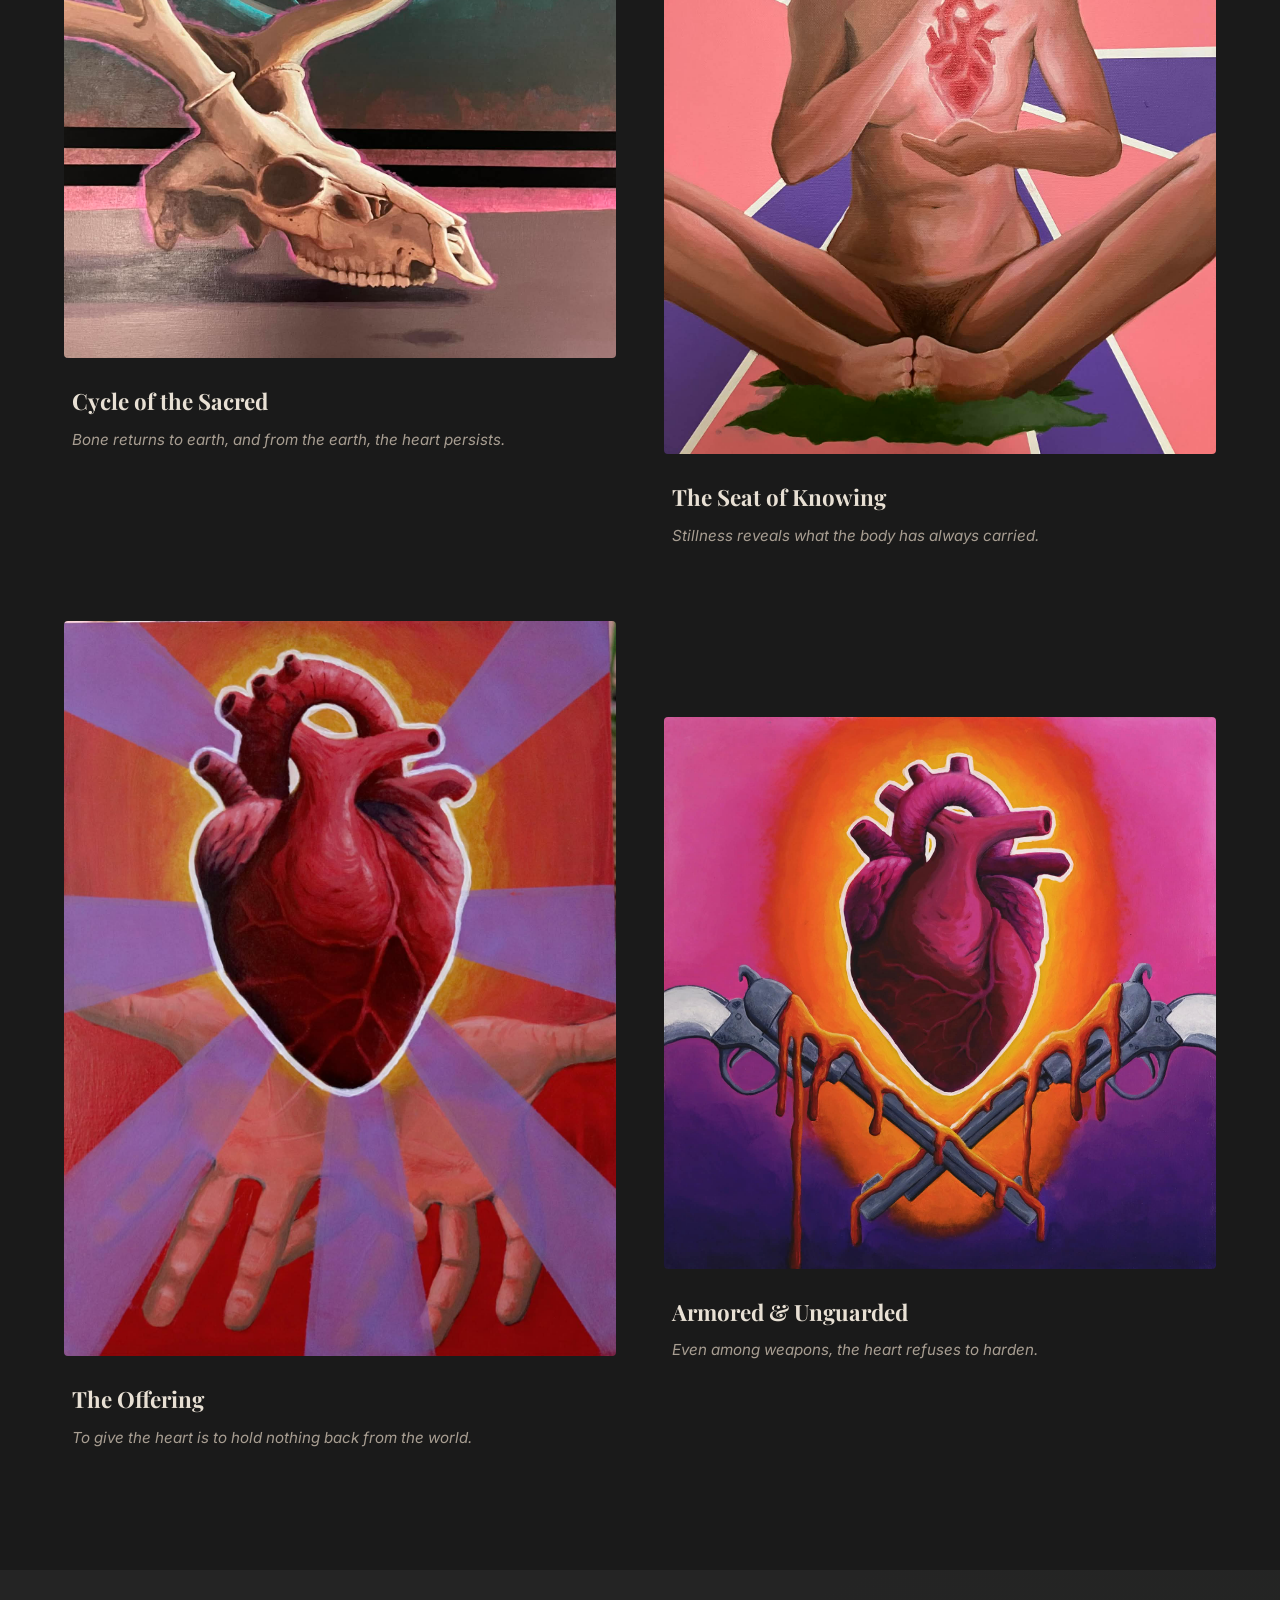
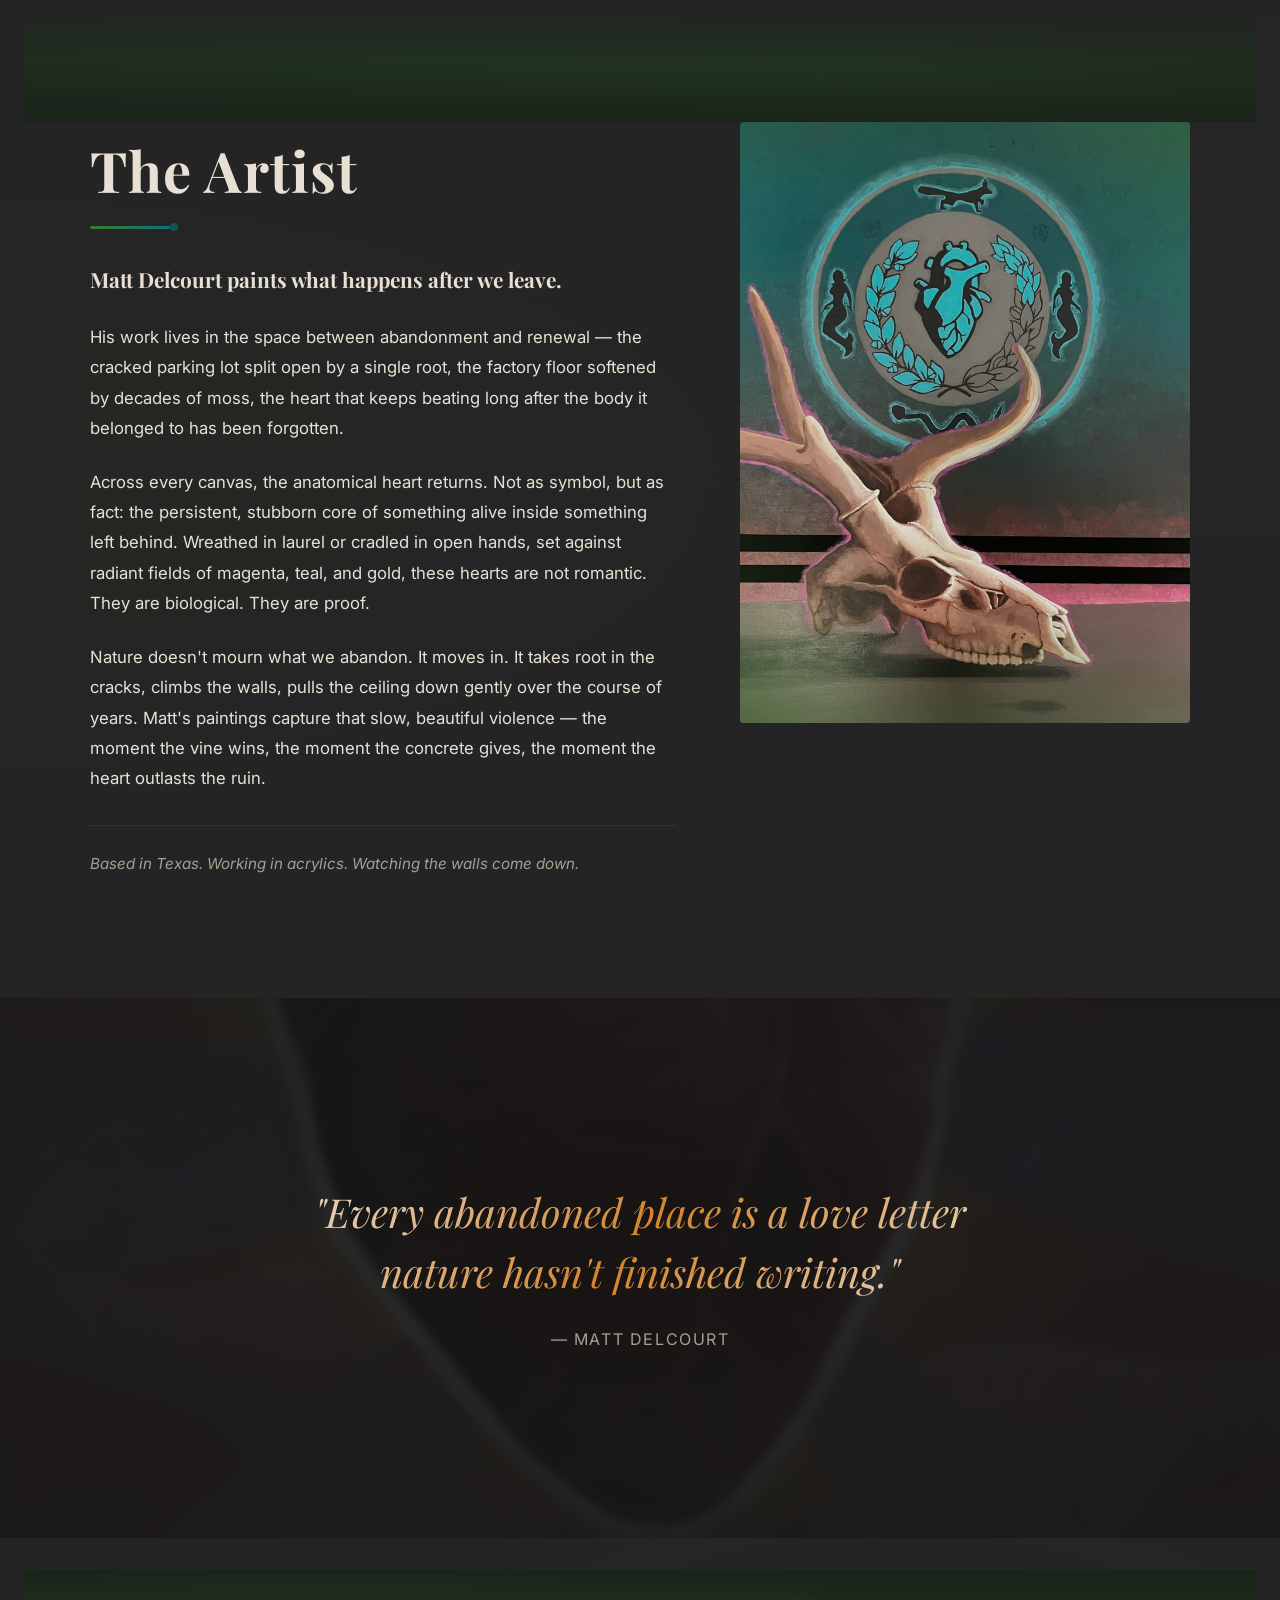
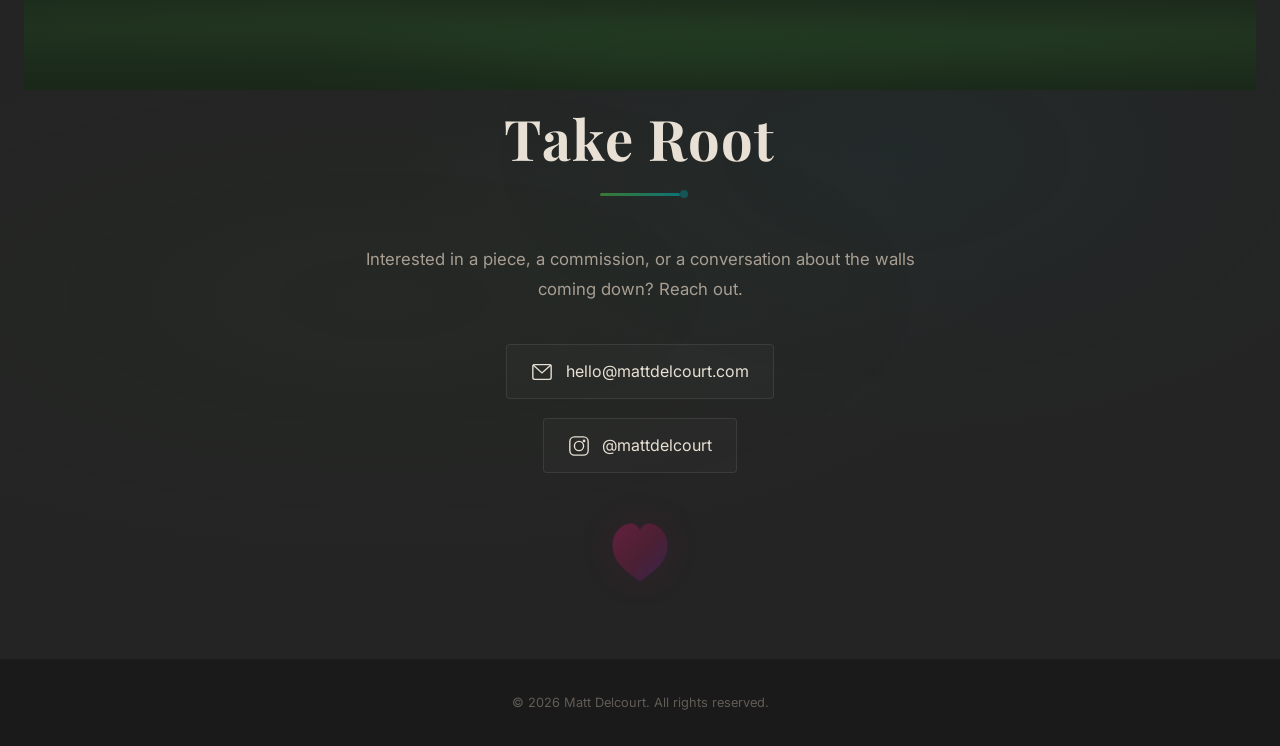
==== commit 53188f9e: "Fix medium: oils → acrylics Co-Authored-By: Claude Opus 4.6 (1M context) <noreply@anthropic.com>" ====
--- a/index.html
+++ b/index.html
@@ -177,7 +177,7 @@
           <p>His work lives in the space between abandonment and renewal — the cracked parking lot split open by a single root, the factory floor softened by decades of moss, the heart that keeps beating long after the body it belonged to has been forgotten.</p>
           <p>Across every canvas, the anatomical heart returns. Not as symbol, but as fact: the persistent, stubborn core of something alive inside something left behind. Wreathed in laurel or cradled in open hands, set against radiant fields of magenta, teal, and gold, these hearts are not romantic. They are biological. They are proof.</p>
           <p>Nature doesn't mourn what we abandon. It moves in. It takes root in the cracks, climbs the walls, pulls the ceiling down gently over the course of years. Matt's paintings capture that slow, beautiful violence — the moment the vine wins, the moment the concrete gives, the moment the heart outlasts the ruin.</p>
-          <p class="statement-closing">Based in Texas. Working in oils. Watching the walls come down.</p>
+          <p class="statement-closing">Based in Texas. Working in acrylics. Watching the walls come down.</p>
         </div>
       </div>
       <div class="about-visual reveal-up" data-delay="200">
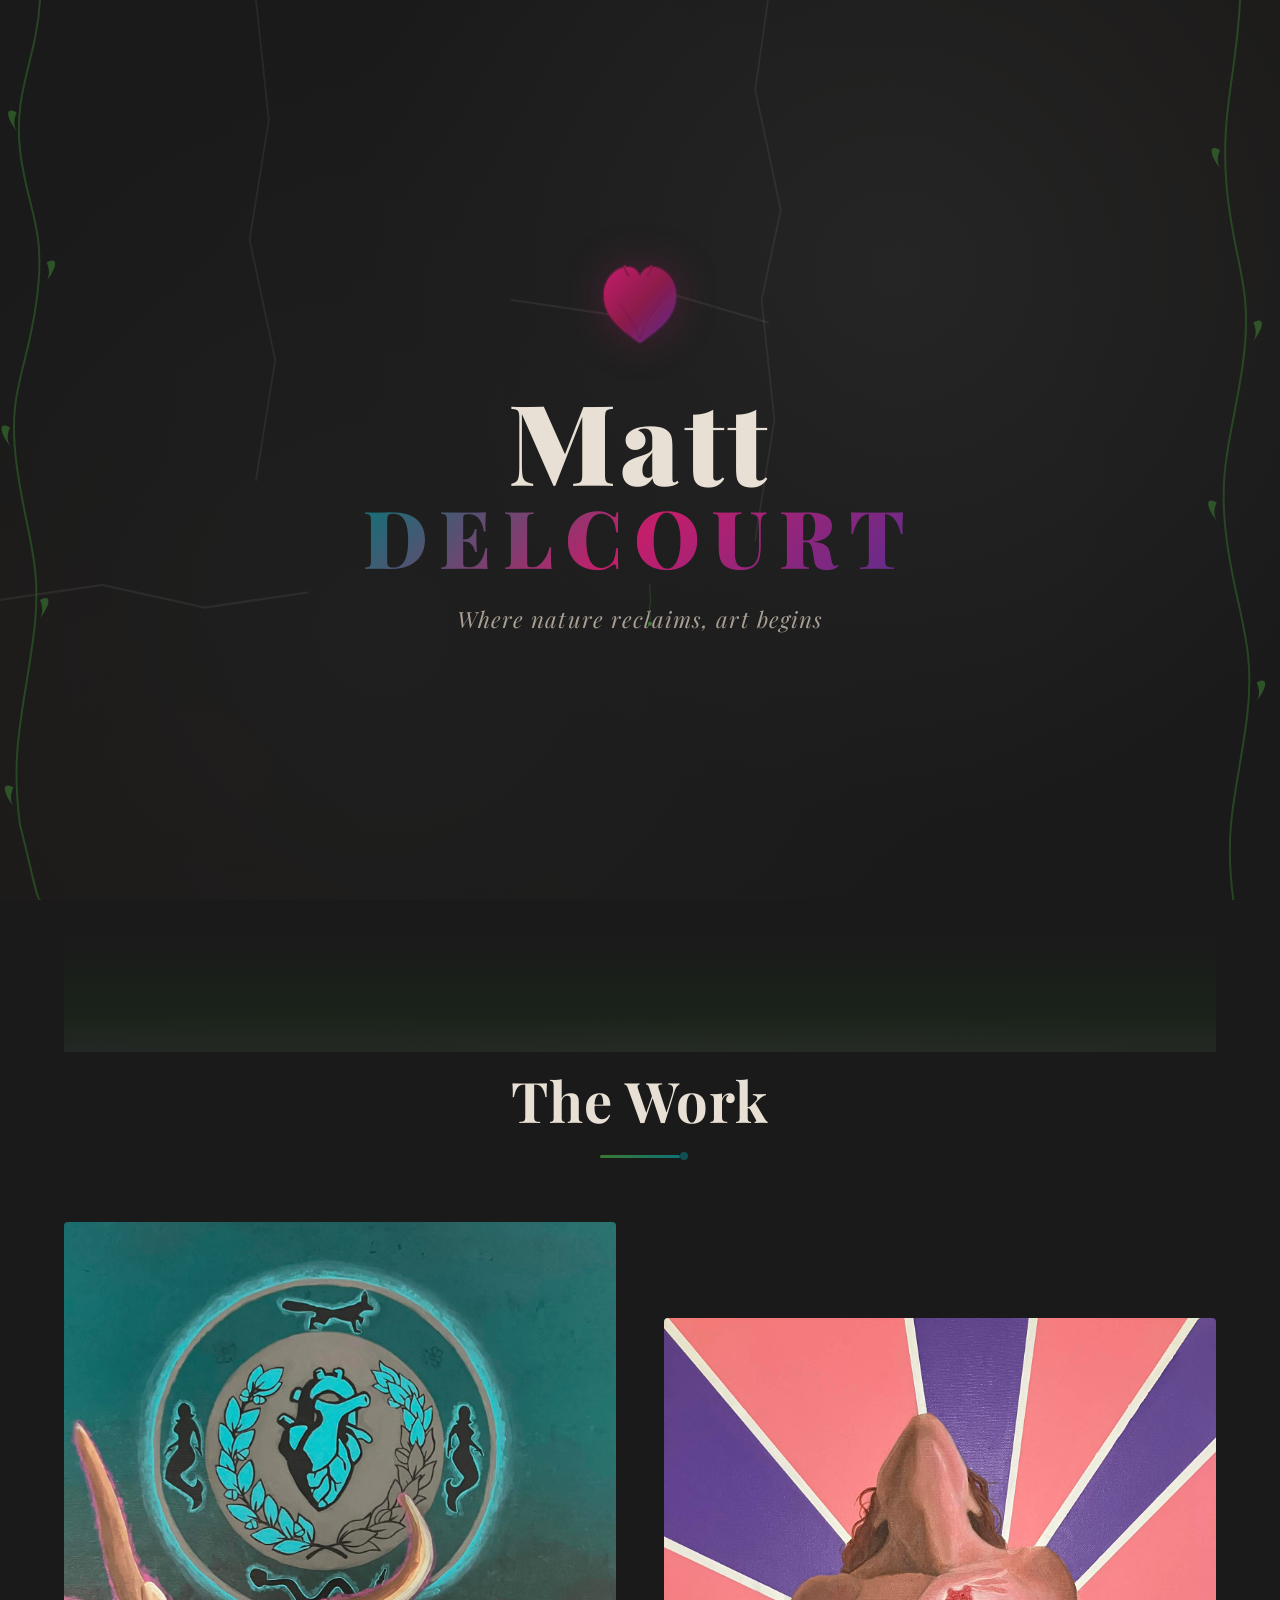
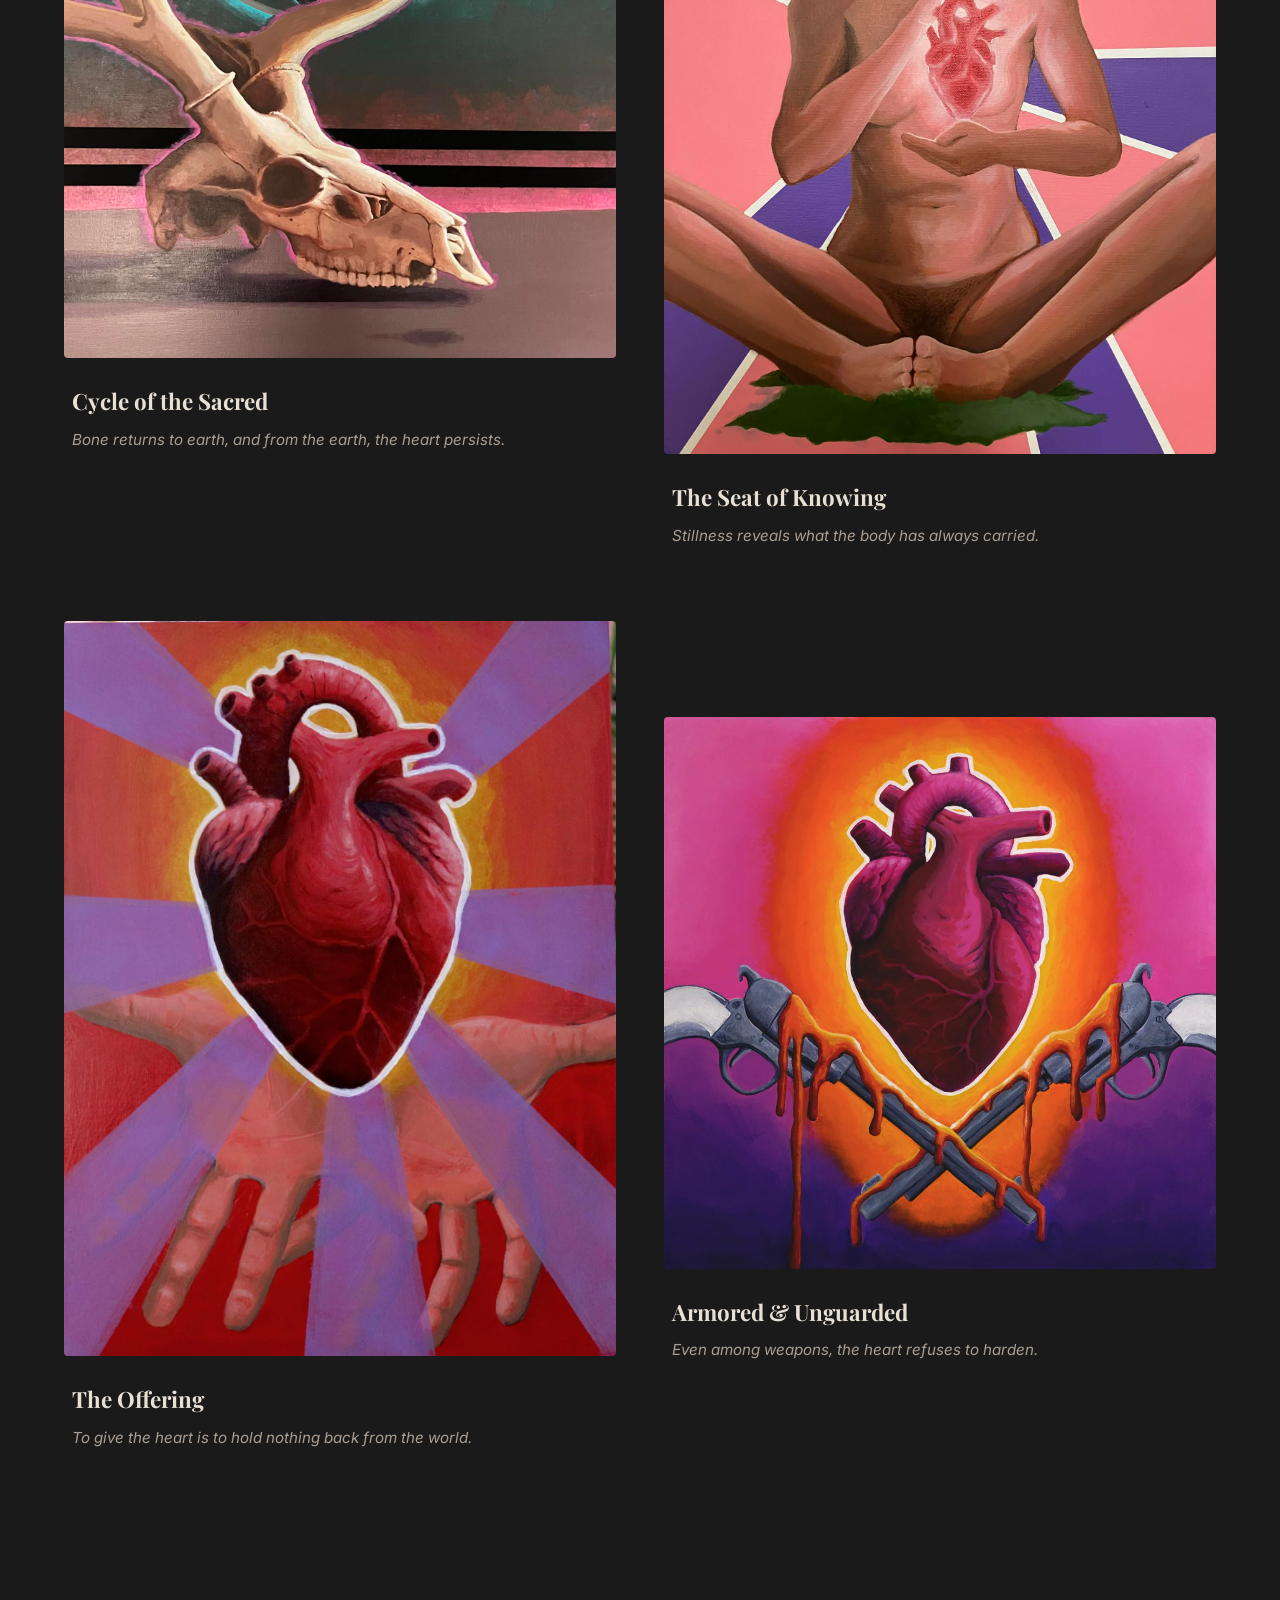
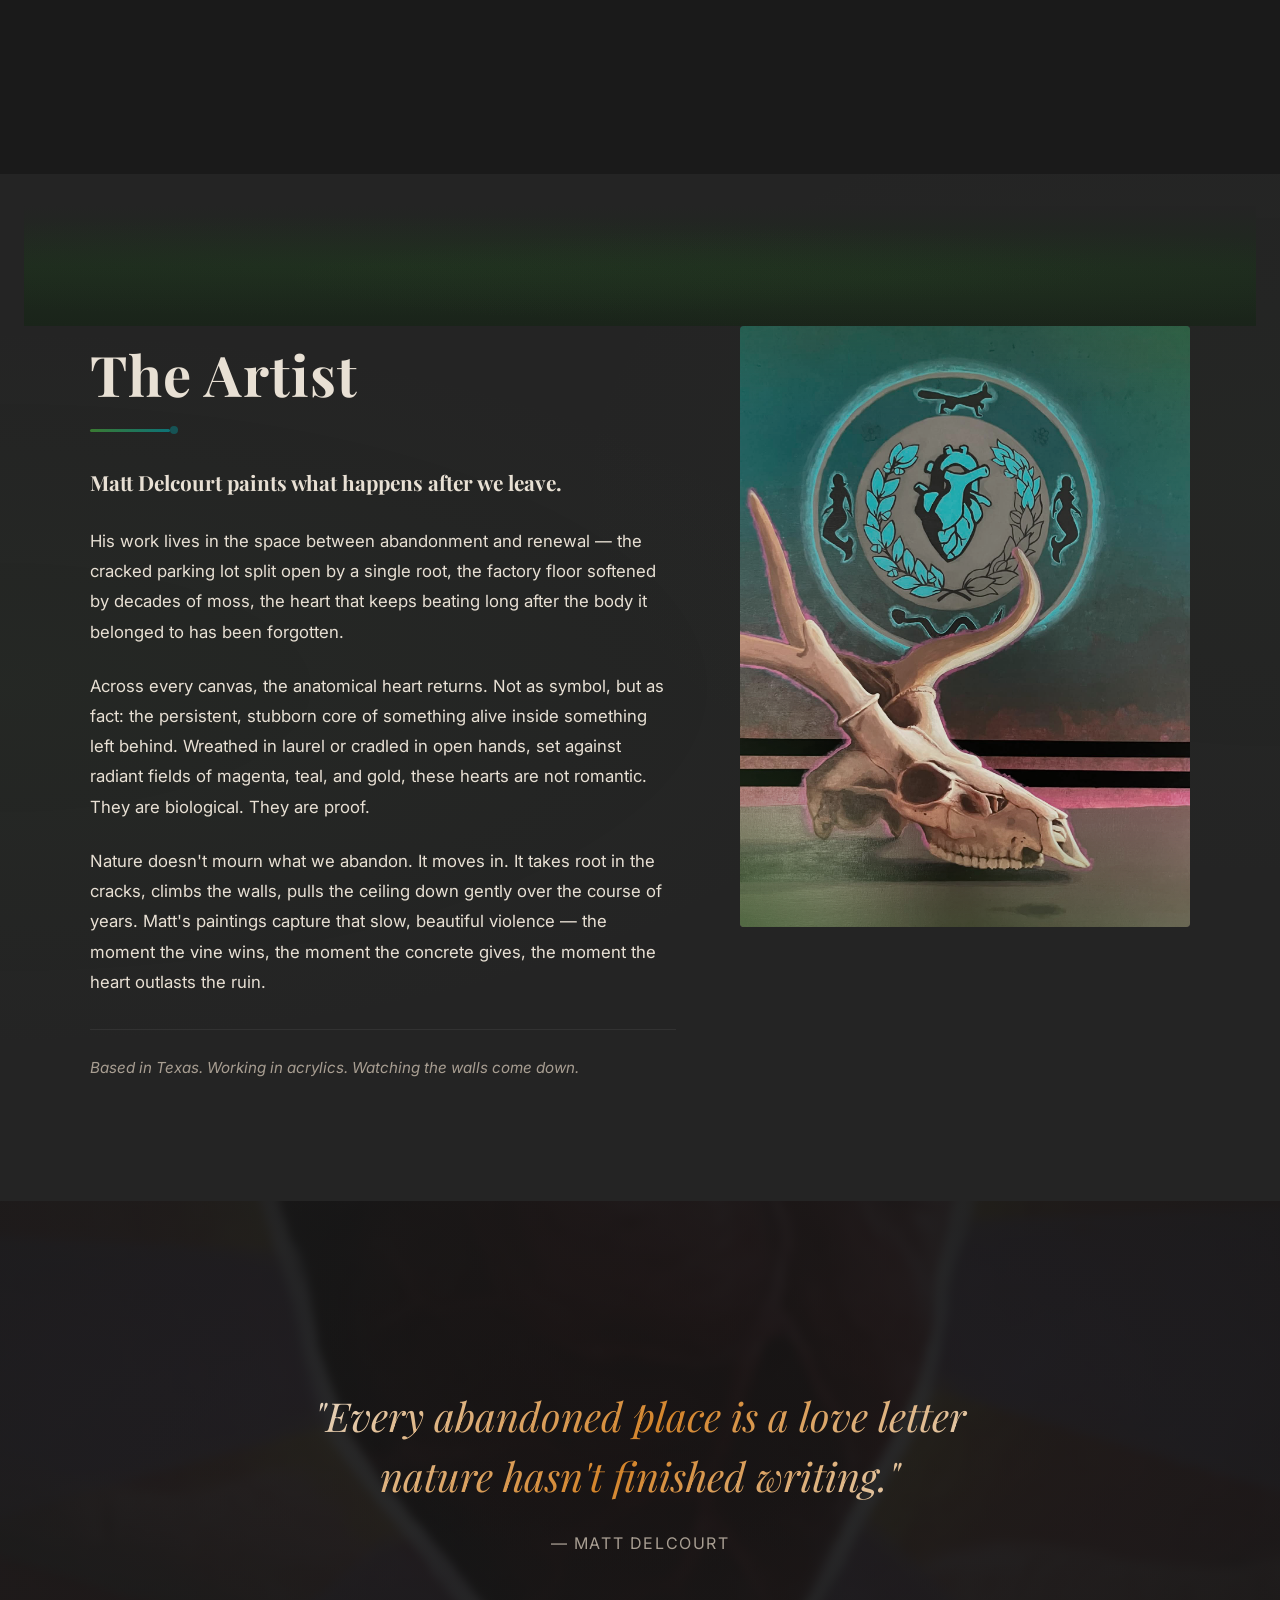
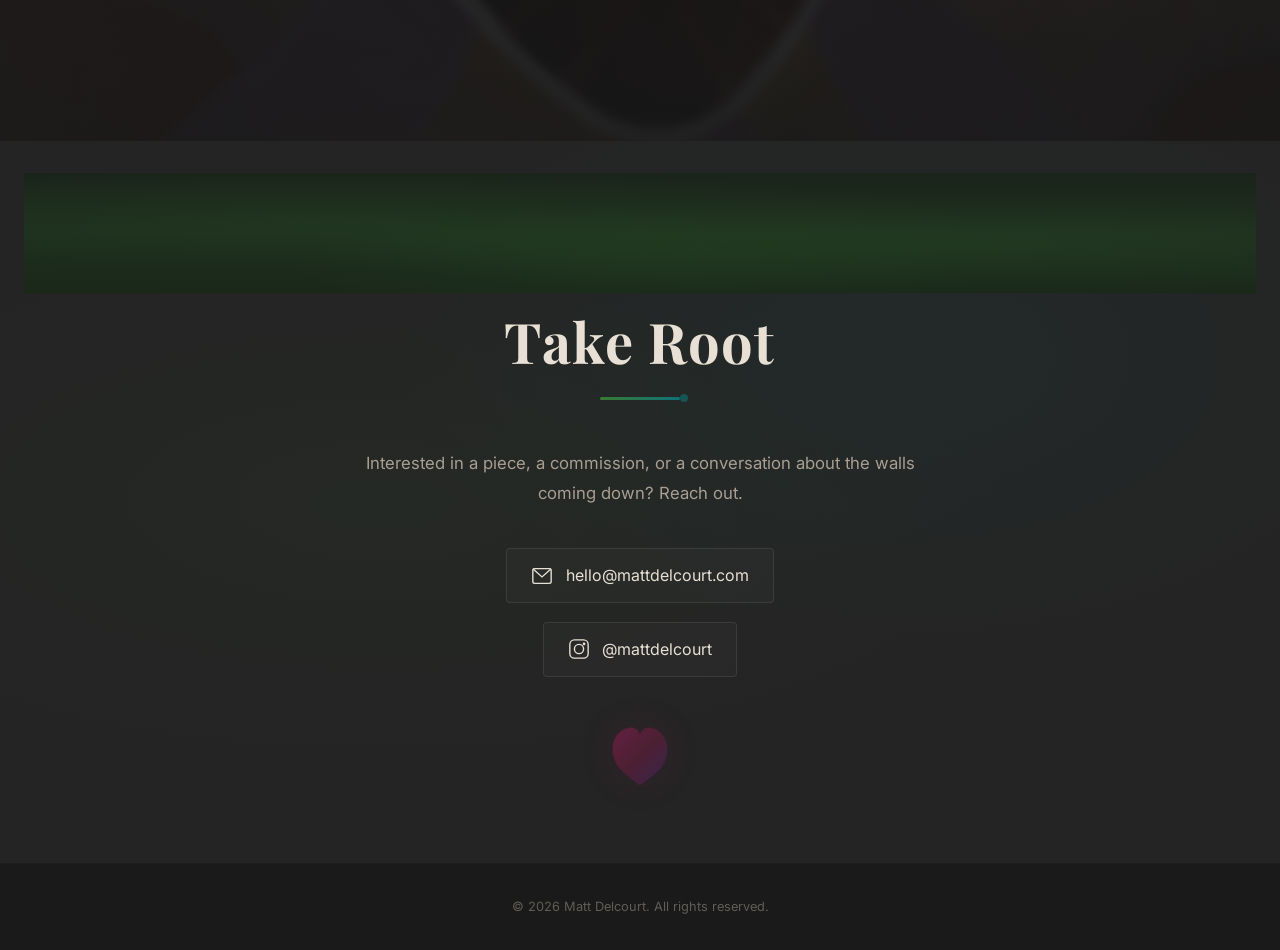
==== commit 5489e010: "Add "Scenes of Reclamation" — immersive abandoned spaces gallery 7 real abandoned interior photos (U" ====
--- a/index.html
+++ b/index.html
@@ -161,6 +161,13 @@
         </div>
       </article>
     </div>
+
+    <div class="gallery-cta reveal-up">
+      <a href="scenes.html" class="scenes-link">
+        <span class="scenes-link-text">Enter the Abandoned Spaces</span>
+        <span class="scenes-link-sub">See the paintings where they belong</span>
+      </a>
+    </div>
   </section>
 
   <!-- ============================================= -->
--- a/css/styles.css
+++ b/css/styles.css
@@ -534,6 +534,66 @@
 }
 
 /* ============================================= */
+/* SCENES CTA LINK                               */
+/* ============================================= */
+.gallery-cta {
+  text-align: center;
+  margin-top: 4rem;
+  padding-top: 2rem;
+}
+
+.scenes-link {
+  display: inline-block;
+  padding: 1.2rem 2.5rem;
+  border: 1px solid #ffffff15;
+  border-radius: 4px;
+  text-decoration: none;
+  background: linear-gradient(135deg, #0d737710 0%, #c41e6a10 100%);
+  transition: all 0.5s ease;
+  position: relative;
+  overflow: hidden;
+}
+
+.scenes-link::before {
+  content: '';
+  position: absolute;
+  inset: 0;
+  background: linear-gradient(135deg, #0d737730 0%, #c41e6a30 100%);
+  opacity: 0;
+  transition: opacity 0.5s ease;
+}
+
+.scenes-link:hover::before {
+  opacity: 1;
+}
+
+.scenes-link:hover {
+  border-color: var(--teal);
+  transform: translateY(-3px);
+  box-shadow: 0 8px 30px #0d737730;
+}
+
+.scenes-link-text {
+  display: block;
+  font-family: var(--font-heading);
+  font-size: 1.2rem;
+  font-weight: 700;
+  color: var(--text);
+  position: relative;
+  z-index: 1;
+}
+
+.scenes-link-sub {
+  display: block;
+  font-size: 0.8rem;
+  color: var(--text-dim);
+  margin-top: 0.3rem;
+  font-style: italic;
+  position: relative;
+  z-index: 1;
+}
+
+/* ============================================= */
 /* SECTION 3: ABOUT                              */
 /* ============================================= */
 .about {
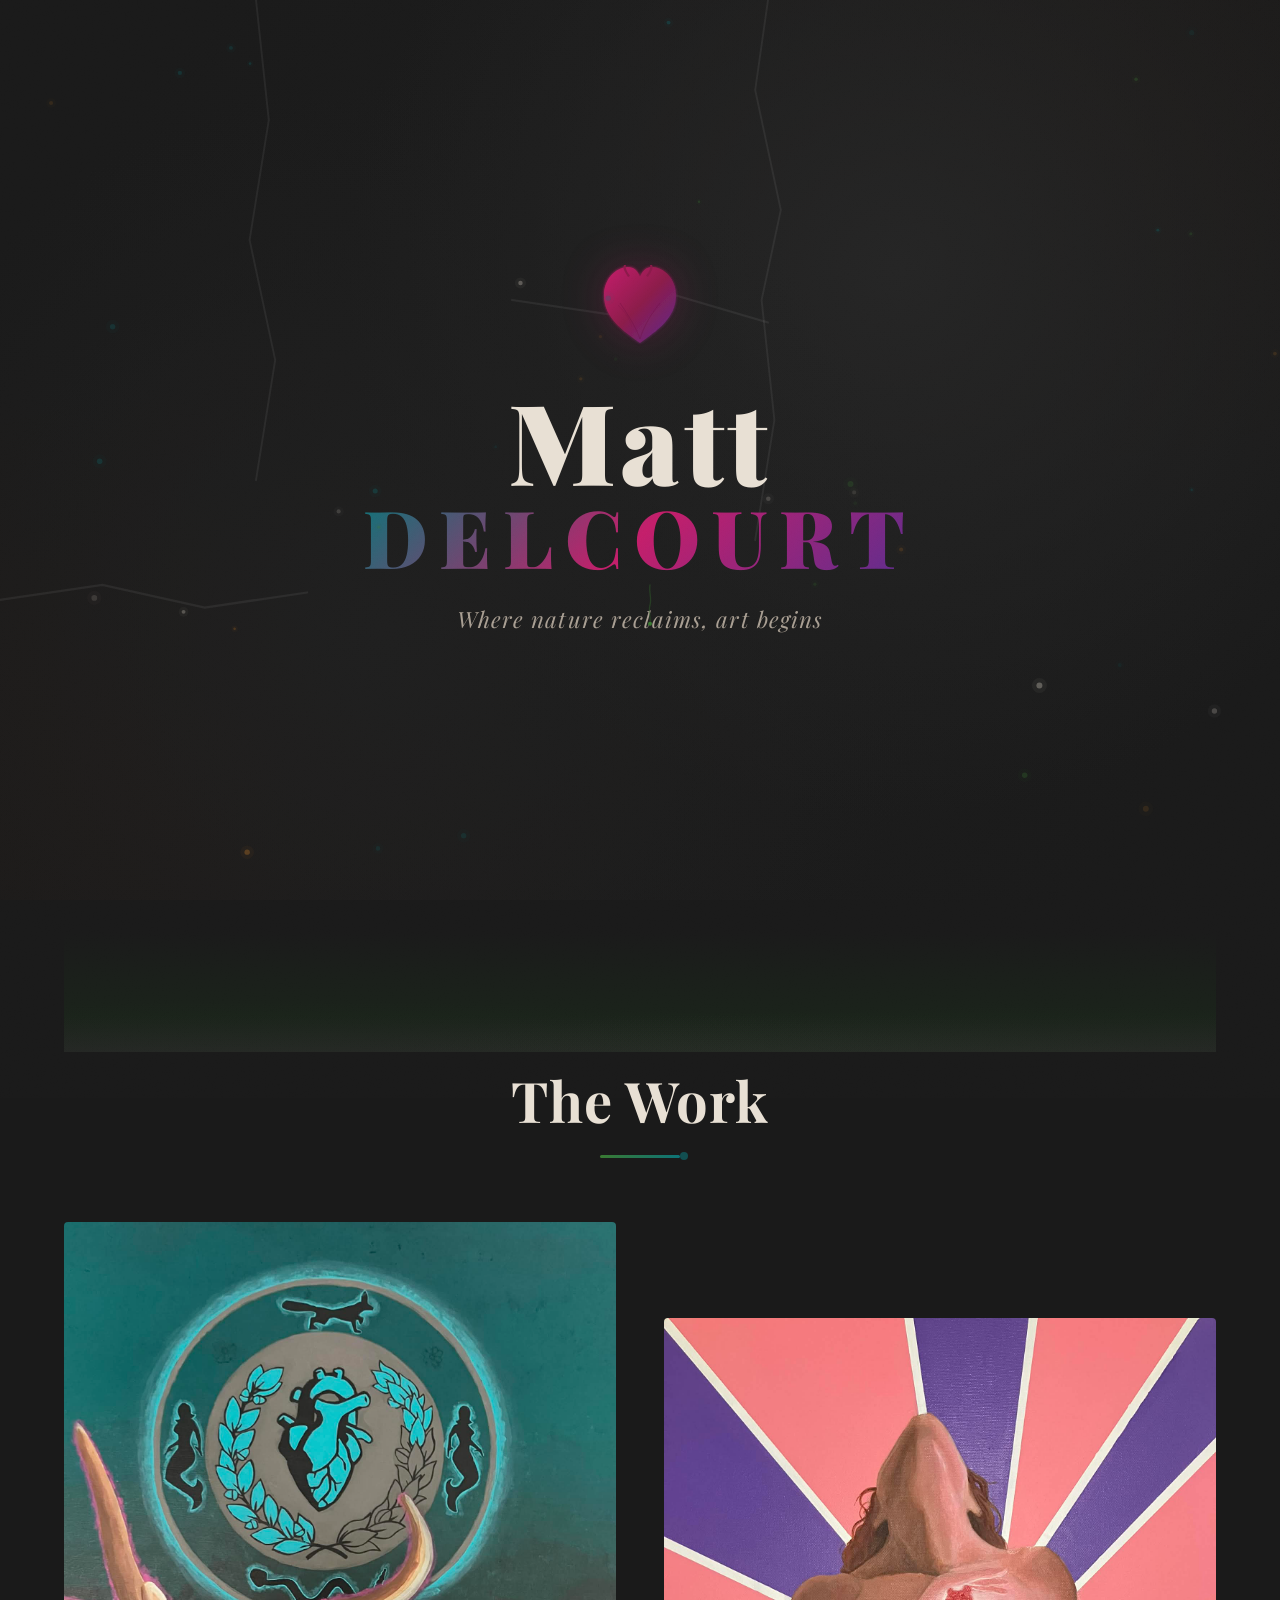
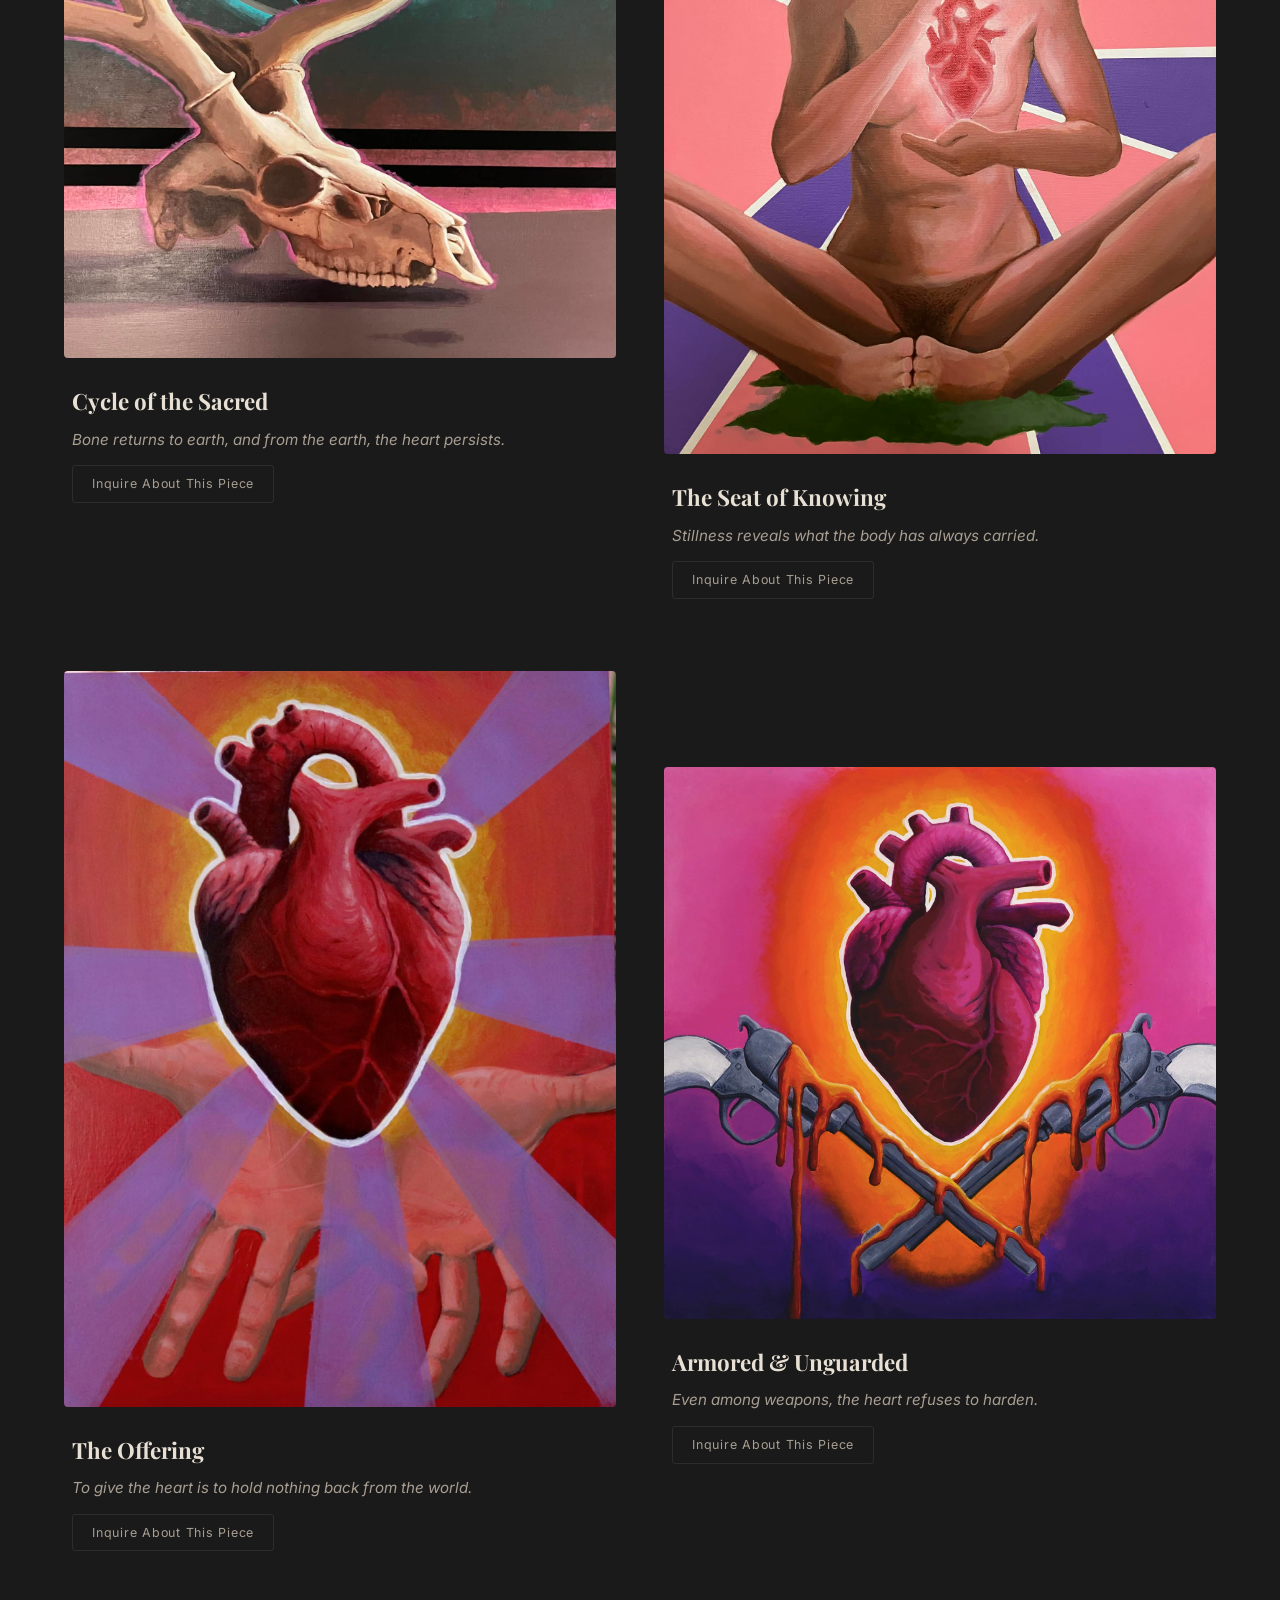
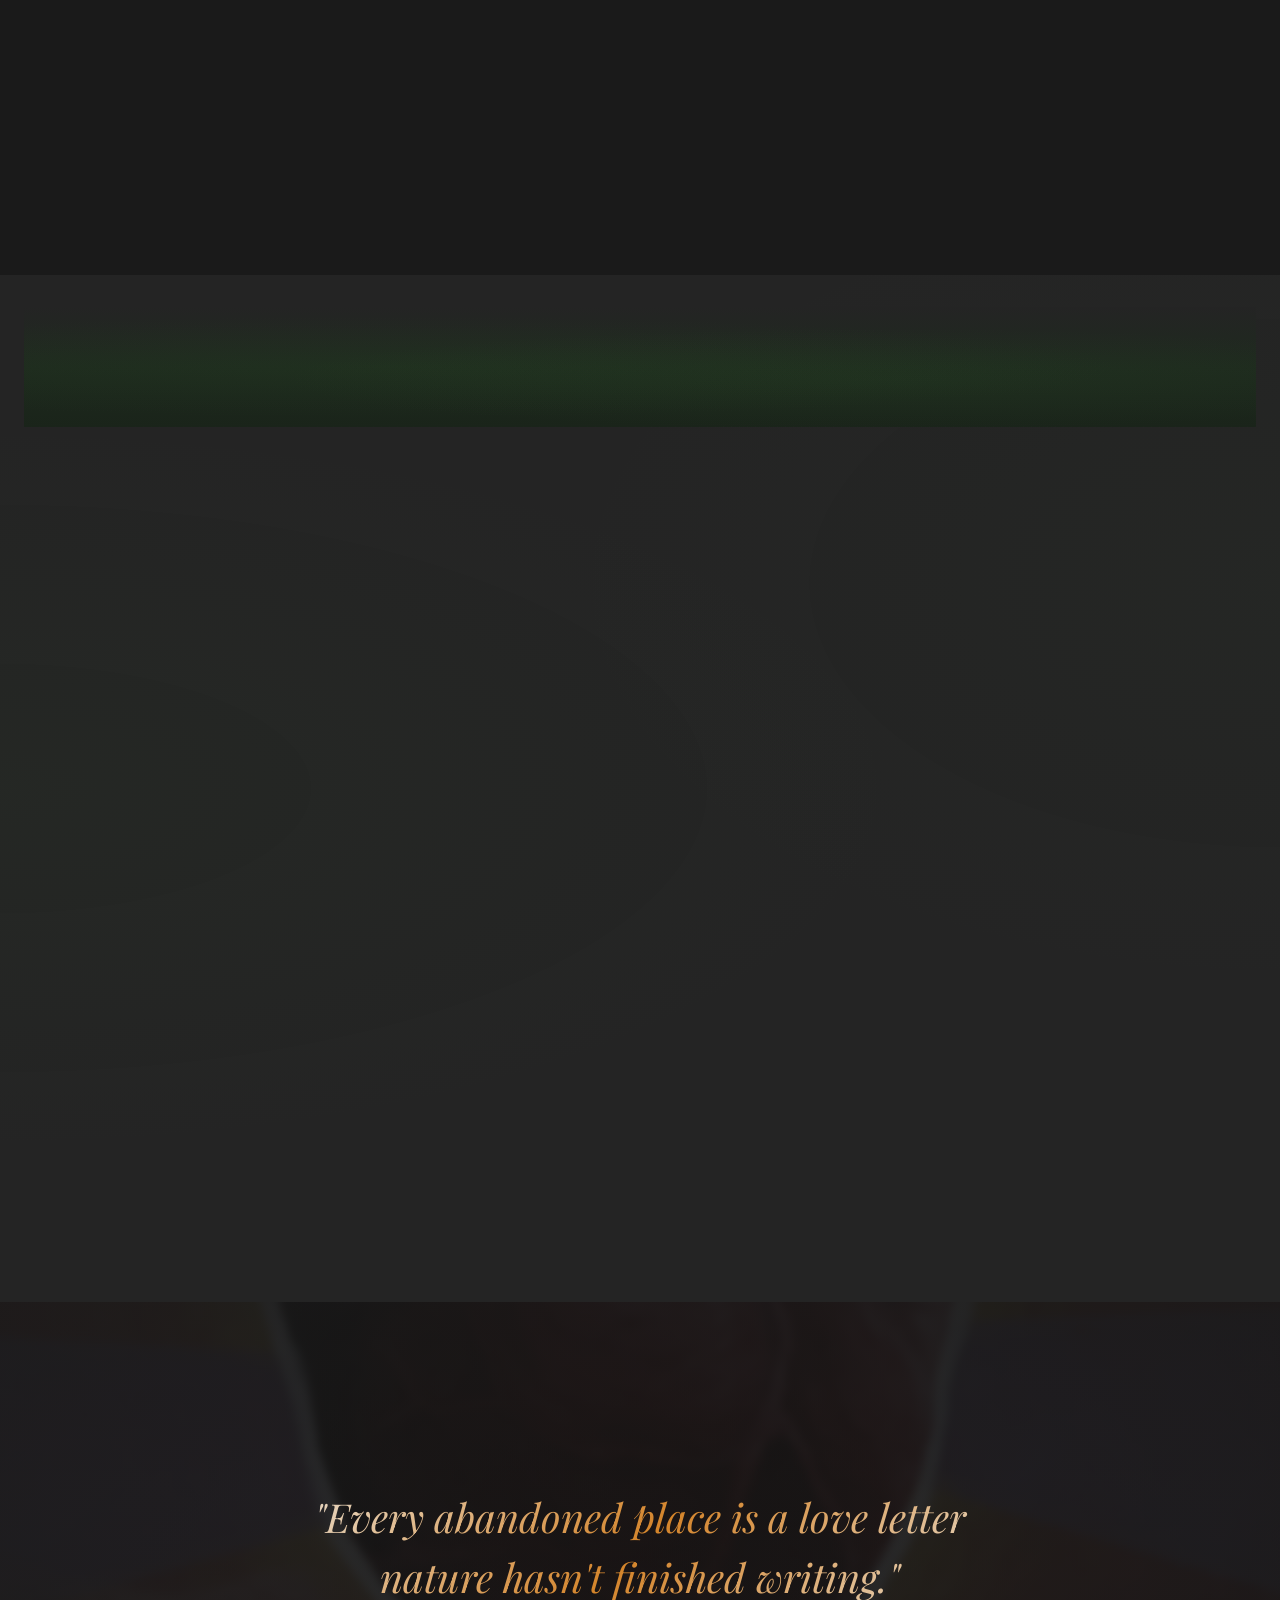
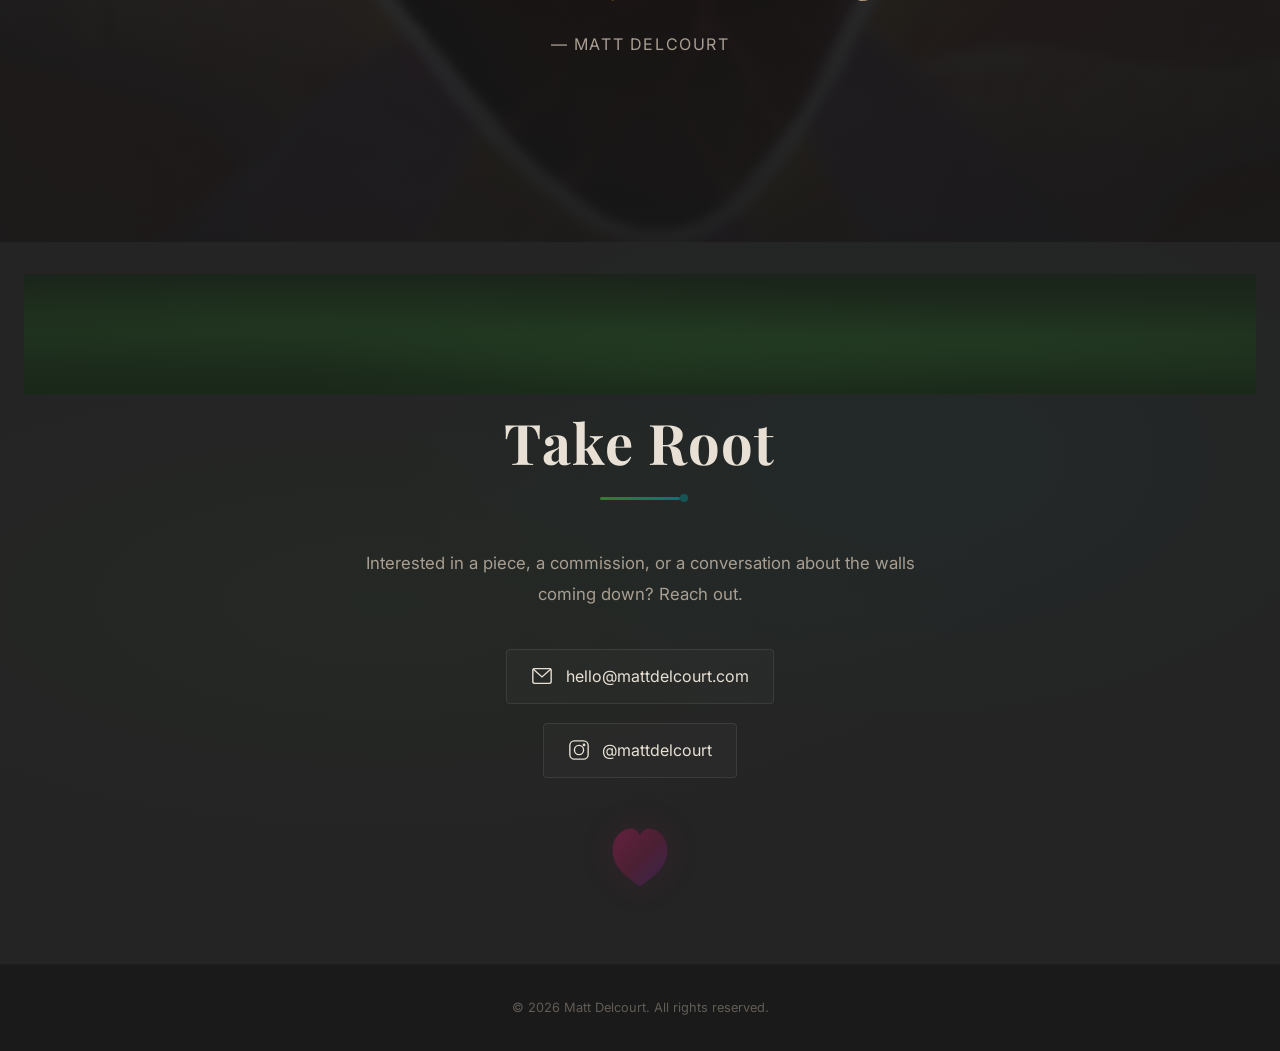
==== commit 73994660: "Add 11 atmospheric enhancements — particles, lightbox, loading screen, ambient sound Tier 1 — Atmosp" ====
--- a/index.html
+++ b/index.html
@@ -4,15 +4,85 @@
   <meta charset="UTF-8">
   <meta name="viewport" content="width=device-width, initial-scale=1.0">
   <title>Matt Delcourt — Artist</title>
-  <meta name="description" content="The art of Matt Delcourt. Where nature reclaims, art begins. Oil paintings exploring the beauty of life overtaking abandoned spaces.">
+  <meta name="description" content="The art of Matt Delcourt. Where nature reclaims, art begins. Acrylic paintings exploring the beauty of life overtaking abandoned spaces.">
+
+  <!-- Open Graph / Social Cards -->
+  <meta property="og:type" content="website">
+  <meta property="og:title" content="Matt Delcourt — Artist">
+  <meta property="og:description" content="Where nature reclaims, art begins. Acrylic paintings of anatomical hearts in abandoned spaces.">
+  <meta property="og:image" content="https://wburns02.github.io/matt-delcourt-art/images/painting4.jpeg">
+  <meta property="og:url" content="https://wburns02.github.io/matt-delcourt-art/">
+  <meta name="twitter:card" content="summary_large_image">
+  <meta name="twitter:title" content="Matt Delcourt — Artist">
+  <meta name="twitter:description" content="Where nature reclaims, art begins. Acrylic paintings of anatomical hearts in abandoned spaces.">
+  <meta name="twitter:image" content="https://wburns02.github.io/matt-delcourt-art/images/painting4.jpeg">
+
   <link rel="preconnect" href="https://fonts.googleapis.com">
   <link rel="preconnect" href="https://fonts.gstatic.com" crossorigin>
   <link href="https://fonts.googleapis.com/css2?family=Playfair+Display:ital,wght@0,400;0,700;0,900;1,400&family=Inter:wght@300;400;500&display=swap" rel="stylesheet">
   <link rel="stylesheet" href="css/styles.css">
-  <!-- Favicon: anatomical heart SVG -->
   <link rel="icon" href="data:image/svg+xml,<svg xmlns='http://www.w3.org/2000/svg' viewBox='0 0 100 100'><text y='.9em' font-size='90'>&#x1FAC0;</text></svg>">
+  <noscript><style>.loading-screen{display:none}body.loading{overflow:auto}</style></noscript>
 </head>
-<body>
+<body class="loading">
+
+  <!-- ============================================= -->
+  <!-- LOADING SCREEN — Heart Beats to Life          -->
+  <!-- ============================================= -->
+  <div class="loading-screen" id="loading-screen">
+    <div class="loading-heart-wrapper">
+      <svg viewBox="0 0 200 220" class="loading-heart">
+        <defs>
+          <linearGradient id="loadGrad" x1="0%" y1="0%" x2="100%" y2="100%">
+            <stop offset="0%" style="stop-color:#c41e6a"/>
+            <stop offset="50%" style="stop-color:#8b1a4a"/>
+            <stop offset="100%" style="stop-color:#5b2d8e"/>
+          </linearGradient>
+          <filter id="loadGlow">
+            <feGaussianBlur stdDeviation="6" result="blur"/>
+            <feMerge><feMergeNode in="blur"/><feMergeNode in="SourceGraphic"/></feMerge>
+          </filter>
+        </defs>
+        <path class="loading-heart-outline" fill="none" stroke="#c41e6a" stroke-width="1.5" d="M100,200 C60,170 10,140 10,80 C10,40 40,10 70,10 C85,10 95,20 100,35 C105,20 115,10 130,10 C160,10 190,40 190,80 C190,140 140,170 100,200Z"/>
+        <path class="loading-heart-fill" filter="url(#loadGlow)" fill="url(#loadGrad)" d="M100,200 C60,170 10,140 10,80 C10,40 40,10 70,10 C85,10 95,20 100,35 C105,20 115,10 130,10 C160,10 190,40 190,80 C190,140 140,170 100,200Z"/>
+      </svg>
+    </div>
+  </div>
+
+  <!-- ============================================= -->
+  <!-- FILM GRAIN (SVG noise filter)                 -->
+  <!-- ============================================= -->
+  <svg style="position:absolute;width:0;height:0" aria-hidden="true">
+    <filter id="grain-filter">
+      <feTurbulence type="fractalNoise" baseFrequency="0.75" numOctaves="4" stitchTiles="stitch" id="grain-seed"/>
+      <feColorMatrix type="saturate" values="0"/>
+    </filter>
+  </svg>
+  <div class="film-grain" style="filter:url(#grain-filter)"></div>
+
+  <!-- ============================================= -->
+  <!-- CANVAS OVERLAYS                               -->
+  <!-- ============================================= -->
+  <canvas id="particle-canvas" class="canvas-overlay particle-canvas"></canvas>
+  <canvas id="cursor-canvas" class="canvas-overlay cursor-canvas"></canvas>
+
+  <!-- ============================================= -->
+  <!-- LIGHTBOX MODAL                                -->
+  <!-- ============================================= -->
+  <div class="lightbox" id="lightbox" role="dialog" aria-modal="true" aria-hidden="true">
+    <div class="lightbox-backdrop" id="lightbox-backdrop"></div>
+    <button class="lightbox-close" id="lightbox-close" aria-label="Close">&times;</button>
+    <button class="lightbox-nav lightbox-prev" id="lightbox-prev" aria-label="Previous painting">&#8249;</button>
+    <button class="lightbox-nav lightbox-next" id="lightbox-next" aria-label="Next painting">&#8250;</button>
+    <div class="lightbox-content" id="lightbox-content">
+      <img class="lightbox-img" id="lightbox-img" src="" alt="">
+      <div class="lightbox-info">
+        <h3 class="lightbox-title" id="lightbox-title"></h3>
+        <p class="lightbox-desc" id="lightbox-desc"></p>
+        <a class="lightbox-inquire" id="lightbox-inquire" href="">Inquire About This Piece</a>
+      </div>
+    </div>
+  </div>
 
   <!-- ============================================= -->
   <!-- VINES SVG OVERLAY (grows across entire page)  -->
@@ -66,7 +136,6 @@
               <stop offset="100%" style="stop-color:#5b2d8e"/>
             </linearGradient>
           </defs>
-          <!-- Simplified anatomical heart shape -->
           <path filter="url(#glow)" fill="url(#heartGrad)" d="
             M100,200
             C60,170 10,140 10,80
@@ -76,10 +145,8 @@
             C160,10 190,40 190,80
             C190,140 140,170 100,200Z
           "/>
-          <!-- Aorta/vessels at top -->
           <path fill="#8b1a4a" d="M70,15 C65,5 55,-5 60,-15 L65,-15 C62,-5 70,5 75,12Z" transform="translate(0,20)"/>
           <path fill="#8b1a4a" d="M120,15 C125,5 135,-5 130,-15 L125,-15 C128,-5 120,5 115,12Z" transform="translate(0,20)"/>
-          <!-- Vein details -->
           <path fill="none" stroke="#6b1040" stroke-width="1.5" opacity="0.6" d="M100,190 C90,160 70,130 50,100"/>
           <path fill="none" stroke="#6b1040" stroke-width="1.5" opacity="0.6" d="M100,190 C110,155 130,125 150,100"/>
           <path fill="none" stroke="#6b1040" stroke-width="1" opacity="0.4" d="M80,160 C75,140 60,120 45,105"/>
@@ -114,7 +181,7 @@
 
     <div class="gallery-grid">
       <!-- Painting 1: Deer skull with medallion -->
-      <article class="painting-card painting-large reveal-up" data-glow="#0d7377">
+      <article class="painting-card painting-large reveal-up" data-glow="#0d7377" data-painting="0">
         <div class="painting-frame">
           <img src="images/painting1.jpeg" alt="Deer skull beneath a mystical medallion featuring an anatomical heart wreathed in laurel, surrounded by silhouettes of animals — fox, mermaids, serpent — against deep teal" loading="lazy">
           <div class="painting-glow"></div>
@@ -122,11 +189,12 @@
         <div class="painting-info">
           <h3>Cycle of the Sacred</h3>
           <p>Bone returns to earth, and from the earth, the heart persists.</p>
+          <a href="mailto:hello@mattdelcourt.com?subject=Inquiry%3A%20Cycle%20of%20the%20Sacred" class="inquire-btn">Inquire About This Piece</a>
         </div>
       </article>
 
       <!-- Painting 2: Meditative figure -->
-      <article class="painting-card painting-offset reveal-up" data-glow="#c41e6a" data-delay="200">
+      <article class="painting-card painting-offset reveal-up" data-glow="#c41e6a" data-delay="200" data-painting="1">
         <div class="painting-frame">
           <img src="images/painting2.jpeg" alt="A meditative figure seen from behind, an anatomical heart glowing through the skin of the back, with radiating pink and purple sunburst rays" loading="lazy">
           <div class="painting-glow"></div>
@@ -134,11 +202,12 @@
         <div class="painting-info">
           <h3>The Seat of Knowing</h3>
           <p>Stillness reveals what the body has always carried.</p>
+          <a href="mailto:hello@mattdelcourt.com?subject=Inquiry%3A%20The%20Seat%20of%20Knowing" class="inquire-btn">Inquire About This Piece</a>
         </div>
       </article>
 
       <!-- Painting 3: Heart in hands -->
-      <article class="painting-card painting-large reveal-up" data-glow="#d4842a" data-delay="100">
+      <article class="painting-card painting-large reveal-up" data-glow="#d4842a" data-delay="100" data-painting="2">
         <div class="painting-frame">
           <img src="images/painting3.jpeg" alt="An anatomical heart offered upward by open hands, radiating crimson and purple light with a golden aura — vulnerability and offering" loading="lazy">
           <div class="painting-glow"></div>
@@ -146,11 +215,12 @@
         <div class="painting-info">
           <h3>The Offering</h3>
           <p>To give the heart is to hold nothing back from the world.</p>
+          <a href="mailto:hello@mattdelcourt.com?subject=Inquiry%3A%20The%20Offering" class="inquire-btn">Inquire About This Piece</a>
         </div>
       </article>
 
       <!-- Painting 4: Heart and revolvers -->
-      <article class="painting-card painting-offset reveal-up" data-glow="#5b2d8e" data-delay="200">
+      <article class="painting-card painting-offset reveal-up" data-glow="#5b2d8e" data-delay="200" data-painting="3">
         <div class="painting-frame">
           <img src="images/painting4.jpeg" alt="An anatomical heart ablaze above crossed revolvers dripping with molten gold, against a gradient of hot magenta to deep purple — defiance and passion" loading="lazy">
           <div class="painting-glow"></div>
@@ -158,6 +228,7 @@
         <div class="painting-info">
           <h3>Armored & Unguarded</h3>
           <p>Even among weapons, the heart refuses to harden.</p>
+          <a href="mailto:hello@mattdelcourt.com?subject=Inquiry%3A%20Armored%20%26%20Unguarded" class="inquire-btn">Inquire About This Piece</a>
         </div>
       </article>
     </div>
--- a/css/styles.css
+++ b/css/styles.css
@@ -45,6 +45,10 @@
   -webkit-font-smoothing: antialiased;
 }
 
+body.loading {
+  overflow: hidden;
+}
+
 img {
   max-width: 100%;
   height: auto;
@@ -74,6 +78,270 @@
 }
 
 /* ============================================= */
+/* FILM GRAIN OVERLAY                            */
+/* ============================================= */
+.film-grain {
+  position: fixed;
+  top: -10%;
+  left: -10%;
+  width: 120%;
+  height: 120%;
+  pointer-events: none;
+  z-index: 500;
+  opacity: 0.04;
+  mix-blend-mode: overlay;
+}
+
+/* ============================================= */
+/* CANVAS OVERLAYS (particles, cursor trail)     */
+/* ============================================= */
+.canvas-overlay {
+  position: fixed;
+  top: 0;
+  left: 0;
+  width: 100vw;
+  height: 100vh;
+  pointer-events: none;
+}
+
+.particle-canvas {
+  z-index: 200;
+}
+
+.cursor-canvas {
+  z-index: 201;
+}
+
+/* ============================================= */
+/* LOADING SCREEN                                */
+/* ============================================= */
+.loading-screen {
+  position: fixed;
+  inset: 0;
+  z-index: 10001;
+  background: #0a0a0a;
+  display: flex;
+  align-items: center;
+  justify-content: center;
+}
+
+.loading-screen.fade-out {
+  animation: loading-out 0.5s ease-in forwards;
+}
+
+@keyframes loading-out {
+  to { opacity: 0; }
+}
+
+.loading-heart-wrapper {
+  width: 120px;
+  height: 135px;
+  animation: load-pulse 0.5s ease-in-out 1.3s;
+}
+
+@keyframes load-pulse {
+  0%, 100% { transform: scale(1); }
+  50% { transform: scale(1.18); filter: drop-shadow(0 0 40px #c41e6a60); }
+}
+
+.loading-heart {
+  width: 100%;
+  height: 100%;
+}
+
+.loading-heart-outline {
+  opacity: 0;
+  animation: load-outline 0.6s ease-out 0.15s forwards;
+}
+
+@keyframes load-outline {
+  to { opacity: 0.5; }
+}
+
+.loading-heart-fill {
+  opacity: 0;
+  animation: load-fill 0.7s ease-out 0.5s forwards;
+}
+
+@keyframes load-fill {
+  0% { opacity: 0; filter: brightness(0.3); }
+  100% { opacity: 1; filter: brightness(1); }
+}
+
+/* ============================================= */
+/* LIGHTBOX                                      */
+/* ============================================= */
+.lightbox {
+  position: fixed;
+  inset: 0;
+  z-index: 10000;
+  display: flex;
+  align-items: center;
+  justify-content: center;
+  opacity: 0;
+  visibility: hidden;
+  transition: opacity 0.4s ease, visibility 0.4s ease;
+}
+
+.lightbox.active {
+  opacity: 1;
+  visibility: visible;
+}
+
+.lightbox-backdrop {
+  position: absolute;
+  inset: 0;
+  background: rgba(10, 10, 10, 0.92);
+  cursor: pointer;
+}
+
+.lightbox-content {
+  position: relative;
+  z-index: 2;
+  max-width: 85vw;
+  max-height: 85vh;
+  display: flex;
+  flex-direction: column;
+  align-items: center;
+  animation: lightbox-enter 0.4s ease-out;
+}
+
+.lightbox.active .lightbox-content {
+  animation: lightbox-enter 0.4s ease-out;
+}
+
+@keyframes lightbox-enter {
+  from { transform: scale(0.92); opacity: 0; }
+  to { transform: scale(1); opacity: 1; }
+}
+
+.lightbox-img {
+  max-width: 100%;
+  max-height: 65vh;
+  object-fit: contain;
+  border-radius: 2px;
+  box-shadow: 0 8px 60px rgba(0, 0, 0, 0.6);
+}
+
+.lightbox-info {
+  text-align: center;
+  padding: 1.5rem 1rem 0;
+}
+
+.lightbox-title {
+  font-family: var(--font-heading);
+  font-size: 1.6rem;
+  font-weight: 700;
+  color: var(--text);
+  margin-bottom: 0.4rem;
+}
+
+.lightbox-desc {
+  font-size: 0.95rem;
+  color: var(--text-dim);
+  font-style: italic;
+  margin-bottom: 1.2rem;
+}
+
+.lightbox-inquire {
+  display: inline-block;
+  padding: 0.6rem 1.8rem;
+  border: 1px solid var(--gold);
+  border-radius: 3px;
+  font-size: 0.85rem;
+  letter-spacing: 0.08em;
+  color: var(--gold);
+  text-decoration: none;
+  transition: all 0.3s ease;
+}
+
+.lightbox-inquire:hover {
+  background: var(--gold);
+  color: #1a1a1a;
+}
+
+.lightbox-close {
+  position: absolute;
+  top: 1.5rem;
+  right: 1.5rem;
+  z-index: 3;
+  background: none;
+  border: none;
+  color: var(--text-dim);
+  font-size: 2.5rem;
+  cursor: pointer;
+  line-height: 1;
+  transition: color 0.3s;
+  width: 44px;
+  height: 44px;
+  display: flex;
+  align-items: center;
+  justify-content: center;
+}
+
+.lightbox-close:hover {
+  color: var(--text);
+}
+
+.lightbox-nav {
+  position: absolute;
+  top: 50%;
+  transform: translateY(-50%);
+  z-index: 3;
+  background: none;
+  border: none;
+  color: var(--text-dim);
+  font-size: 3.5rem;
+  cursor: pointer;
+  padding: 1rem;
+  line-height: 1;
+  transition: color 0.3s, transform 0.3s;
+}
+
+.lightbox-nav:hover {
+  color: var(--text);
+}
+
+.lightbox-prev {
+  left: 1rem;
+}
+
+.lightbox-prev:hover {
+  transform: translateY(-50%) translateX(-3px);
+}
+
+.lightbox-next {
+  right: 1rem;
+}
+
+.lightbox-next:hover {
+  transform: translateY(-50%) translateX(3px);
+}
+
+/* ============================================= */
+/* INQUIRE BUTTONS                               */
+/* ============================================= */
+.inquire-btn {
+  display: inline-block;
+  margin-top: 0.8rem;
+  padding: 0.45rem 1.2rem;
+  border: 1px solid #ffffff15;
+  border-radius: 3px;
+  font-size: 0.78rem;
+  letter-spacing: 0.06em;
+  color: var(--text-dim);
+  text-decoration: none;
+  transition: all 0.4s ease;
+}
+
+.inquire-btn:hover {
+  border-color: var(--gold);
+  color: var(--gold);
+  background: #d4842a10;
+  transform: translateY(-1px);
+}
+
+/* ============================================= */
 /* VINE OVERLAY SVGs                             */
 /* ============================================= */
 .vine-overlay {
@@ -102,29 +370,14 @@
   stroke-dasharray: 2000;
   stroke-dashoffset: 2000;
   opacity: 0.7;
-  transition: stroke-dashoffset 3s ease-out;
-}
-
-.vine-path.animate {
-  stroke-dashoffset: 0;
+  transition: stroke-dashoffset 0.15s linear;
 }
 
 .vine-leaf {
   fill: var(--moss-light);
   opacity: 0;
-  transition: opacity 0.8s ease;
-}
-
-.vine-leaf.visible {
-  opacity: 0.6;
-}
-
-/* Stagger leaf visibility */
-.leaf-1.visible { transition-delay: 1s; }
-.leaf-2.visible { transition-delay: 1.8s; }
-.leaf-3.visible { transition-delay: 2.5s; }
-.leaf-4.visible { transition-delay: 3.2s; }
-.leaf-5.visible { transition-delay: 3.8s; }
+  transition: opacity 0.6s ease;
+}
 
 /* ============================================= */
 /* SECTION 1: HERO                               */
@@ -142,11 +395,9 @@
   position: absolute;
   inset: 0;
   background:
-    /* Concrete-like noise */
     radial-gradient(circle at 30% 70%, #1f1f1f 0%, transparent 50%),
     radial-gradient(circle at 70% 30%, #252525 0%, transparent 50%),
     radial-gradient(circle at 50% 50%, #1c1c1c 0%, transparent 80%),
-    /* Rust stains */
     radial-gradient(ellipse at 15% 85%, #3a1a0a20 0%, transparent 40%),
     radial-gradient(ellipse at 85% 15%, #2a150820 0%, transparent 35%),
     var(--bg-decay);
@@ -197,6 +448,7 @@
   width: 80px;
   height: 90px;
   animation: heart-fade-in 2s ease-out 0.5s both;
+  cursor: pointer;
 }
 
 .heart-svg {
@@ -599,7 +851,6 @@
 .about {
   position: relative;
   padding: 2rem 1.5rem 6rem;
-  /* Subtle green tint on background */
   background:
     radial-gradient(ellipse at 0% 50%, #2d5a2710 0%, transparent 50%),
     radial-gradient(ellipse at 100% 30%, #2d5a270a 0%, transparent 40%),
@@ -671,7 +922,6 @@
   inset: 0;
   pointer-events: none;
   background:
-    /* Moss overlay growing from edges */
     linear-gradient(0deg, #2d5a2760 0%, transparent 20%),
     linear-gradient(180deg, #2d5a2740 0%, transparent 15%),
     radial-gradient(ellipse at 0% 100%, #2d5a2780 0%, transparent 30%),
@@ -702,7 +952,7 @@
 
 @media (max-width: 768px) {
   .vision-bg {
-    background-attachment: scroll; /* Fixed attachment breaks on mobile */
+    background-attachment: scroll;
   }
 }
 
@@ -841,6 +1091,45 @@
 }
 
 /* ============================================= */
+/* EASTER EGG: FULL RECLAMATION                  */
+/* ============================================= */
+body.reclamation-active {
+  transition: background-color 0.8s ease;
+  background-color: #0a2a0a !important;
+}
+
+body.reclamation-active .vine-path {
+  stroke-dashoffset: 0 !important;
+  stroke: #4a9a42 !important;
+  stroke-width: 5 !important;
+  transition: all 0.5s ease !important;
+}
+
+body.reclamation-active .vine-leaf {
+  opacity: 1 !important;
+  fill: #5aba52 !important;
+  transition: all 0.3s ease !important;
+}
+
+body.reclamation-active .painting-glow {
+  opacity: 1 !important;
+}
+
+body.reclamation-active .painting-frame img {
+  filter: brightness(1.3) saturate(1.5) !important;
+  transition: filter 0.5s ease !important;
+}
+
+body.reclamation-active .section-transition {
+  background: linear-gradient(180deg, #0a2a0a, #0e3a0e, #0a2a0a) !important;
+}
+
+body.reclamation-active .heart-svg,
+body.reclamation-active .heart-beat {
+  filter: drop-shadow(0 0 30px #c41e6a80) brightness(1.3) !important;
+}
+
+/* ============================================= */
 /* RESPONSIVE                                    */
 /* ============================================= */
 @media (max-width: 768px) {
@@ -872,6 +1161,14 @@
   .section-transition {
     height: 80px;
   }
+
+  .lightbox-nav {
+    font-size: 2.5rem;
+    padding: 0.5rem;
+  }
+
+  .lightbox-prev { left: 0.5rem; }
+  .lightbox-next { right: 0.5rem; }
 }
 
 @media (max-width: 480px) {
@@ -896,7 +1193,6 @@
   color: white;
 }
 
-/* Custom scrollbar */
 ::-webkit-scrollbar {
   width: 8px;
 }
@@ -914,20 +1210,7 @@
   background: var(--moss);
 }
 
-/* Firefox scrollbar */
 html {
   scrollbar-width: thin;
   scrollbar-color: #444 var(--bg-decay);
 }
-
-/* ============================================= */
-/* LOADING / PAGE ENTER                          */
-/* ============================================= */
-body {
-  animation: page-enter 1s ease-out;
-}
-
-@keyframes page-enter {
-  from { opacity: 0; }
-  to { opacity: 1; }
-}
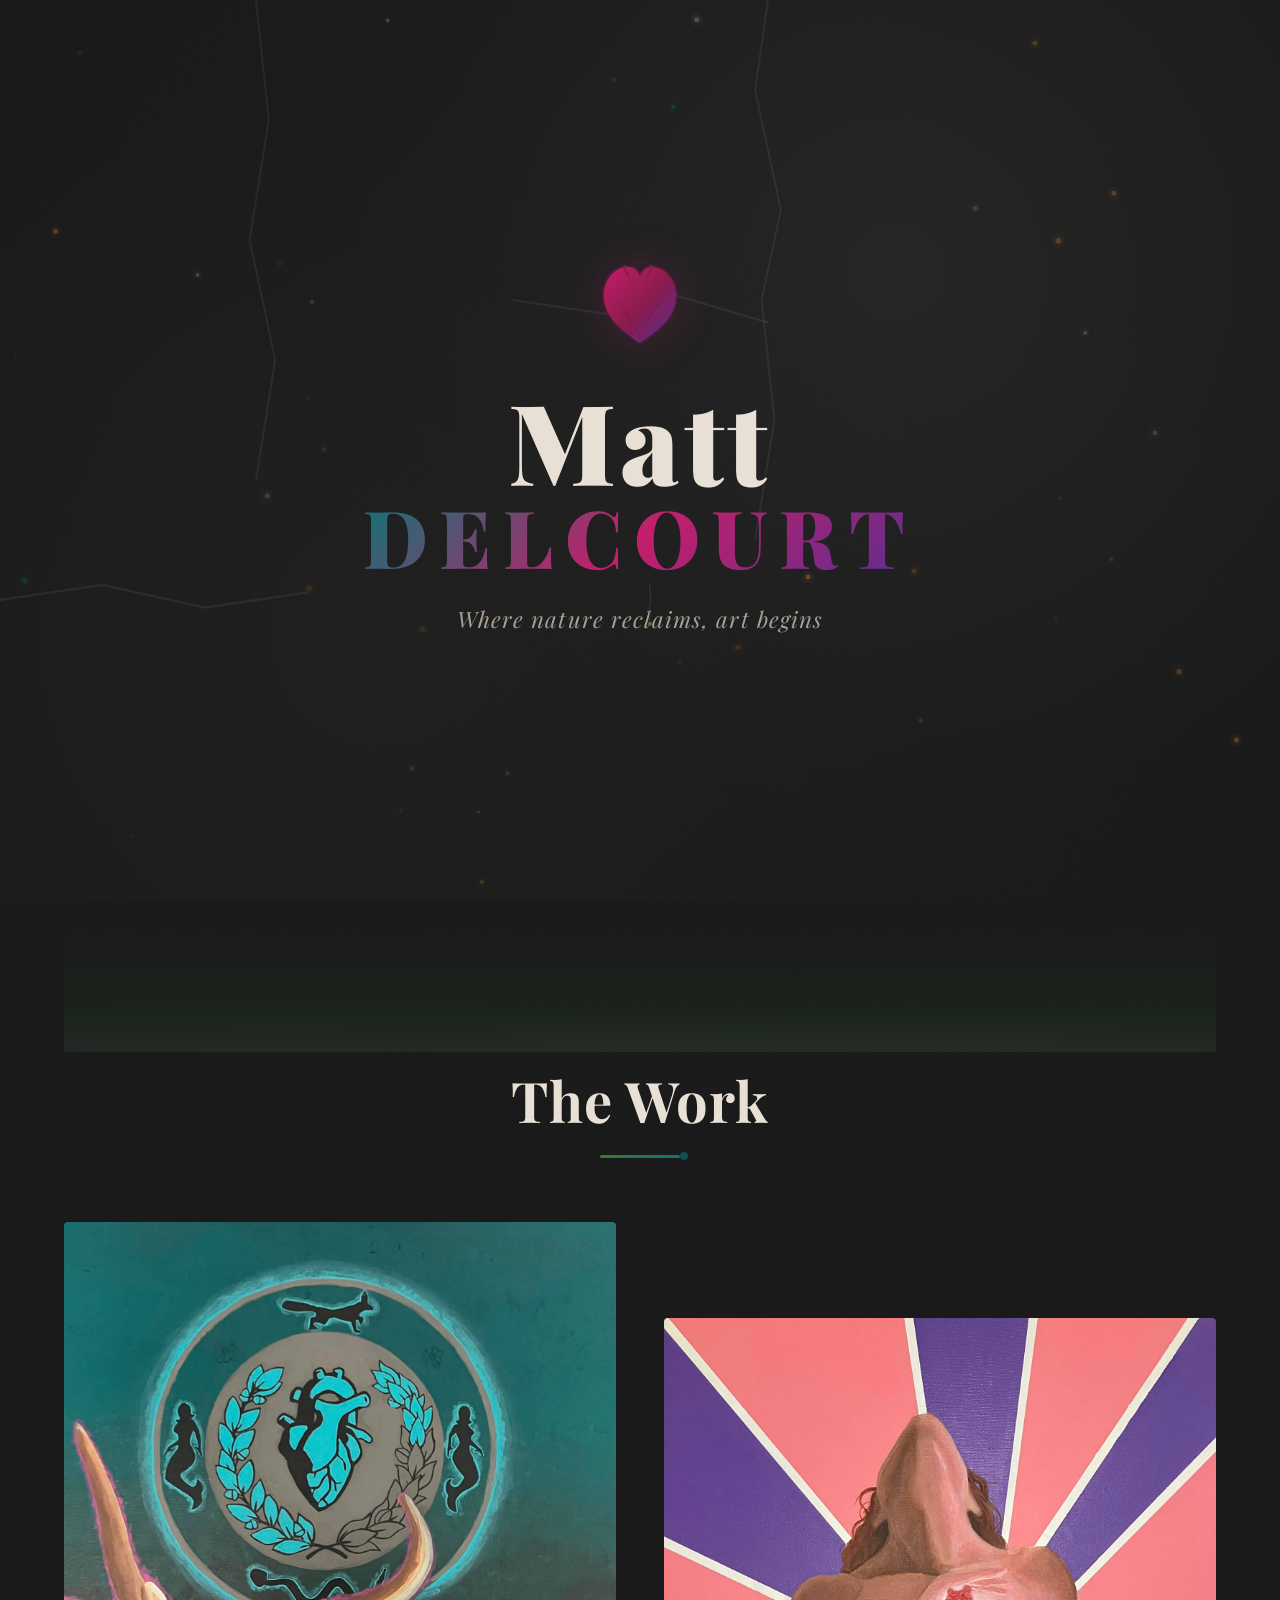
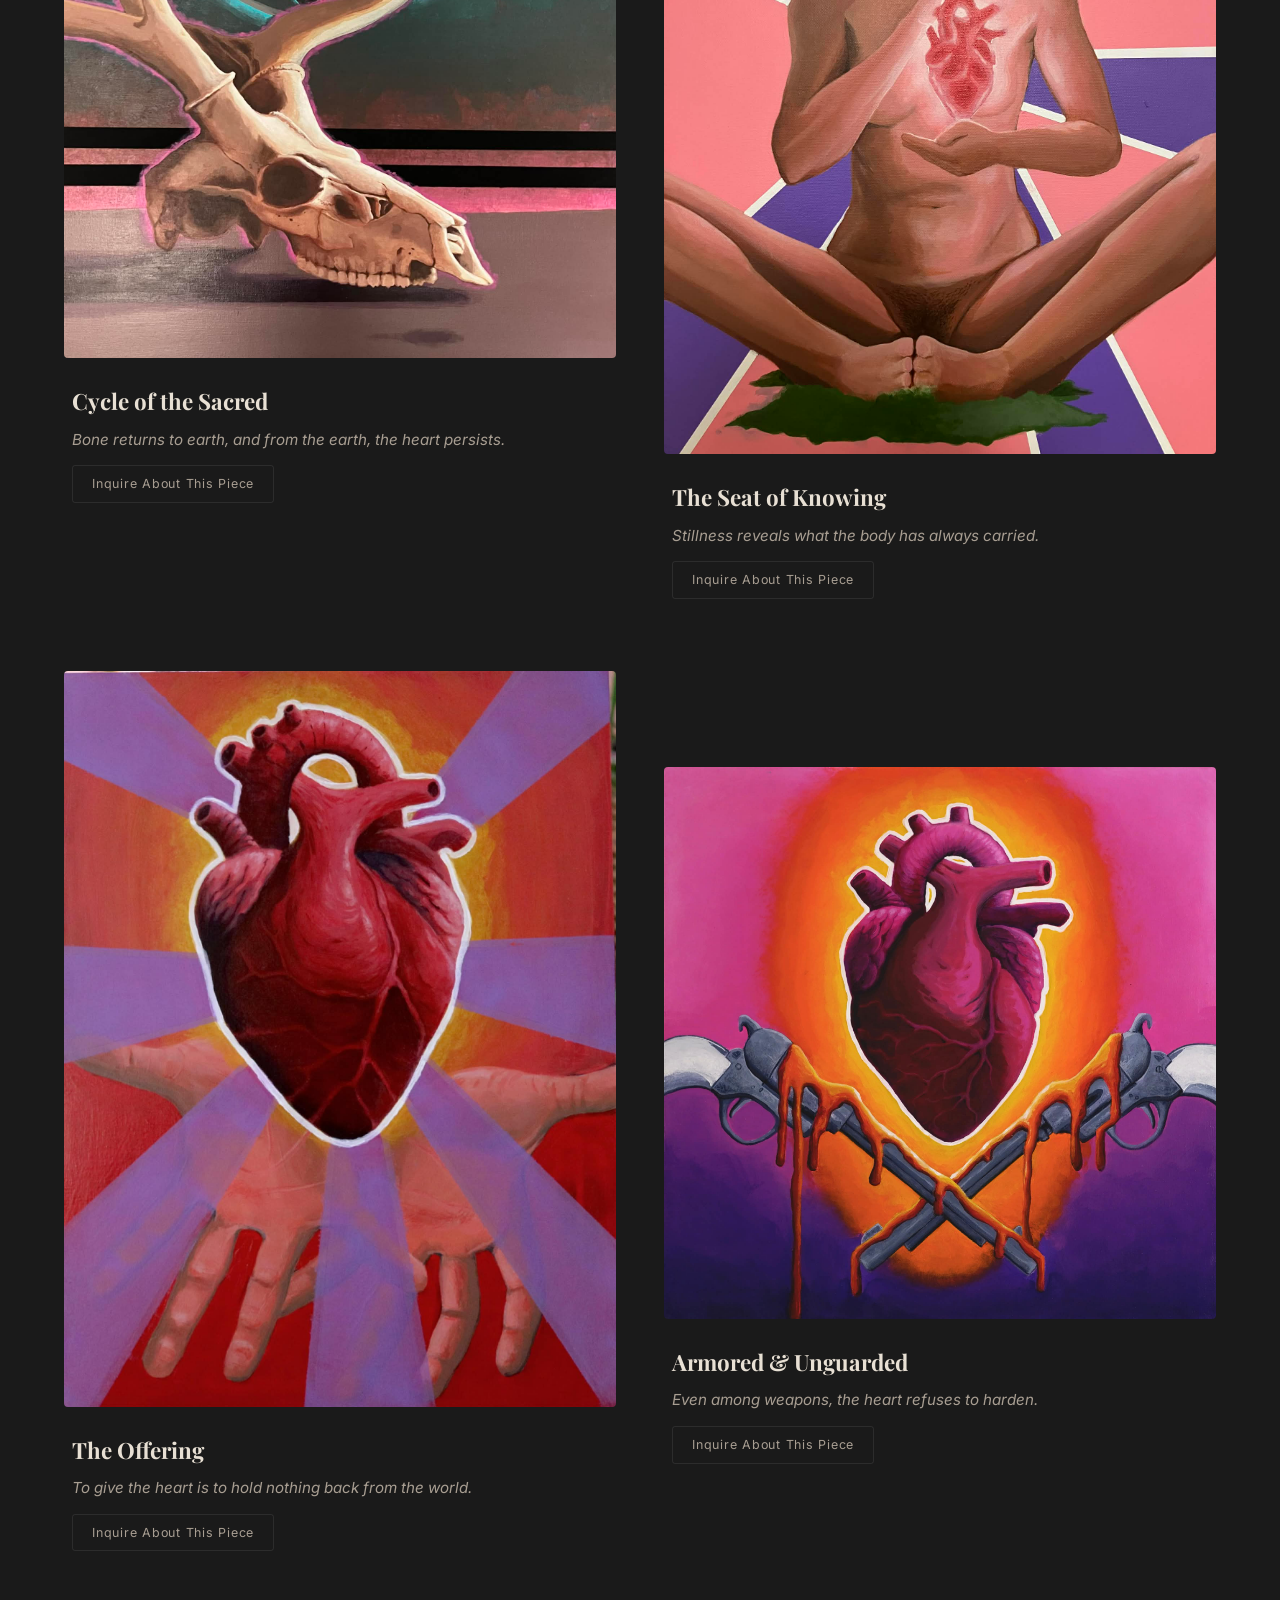
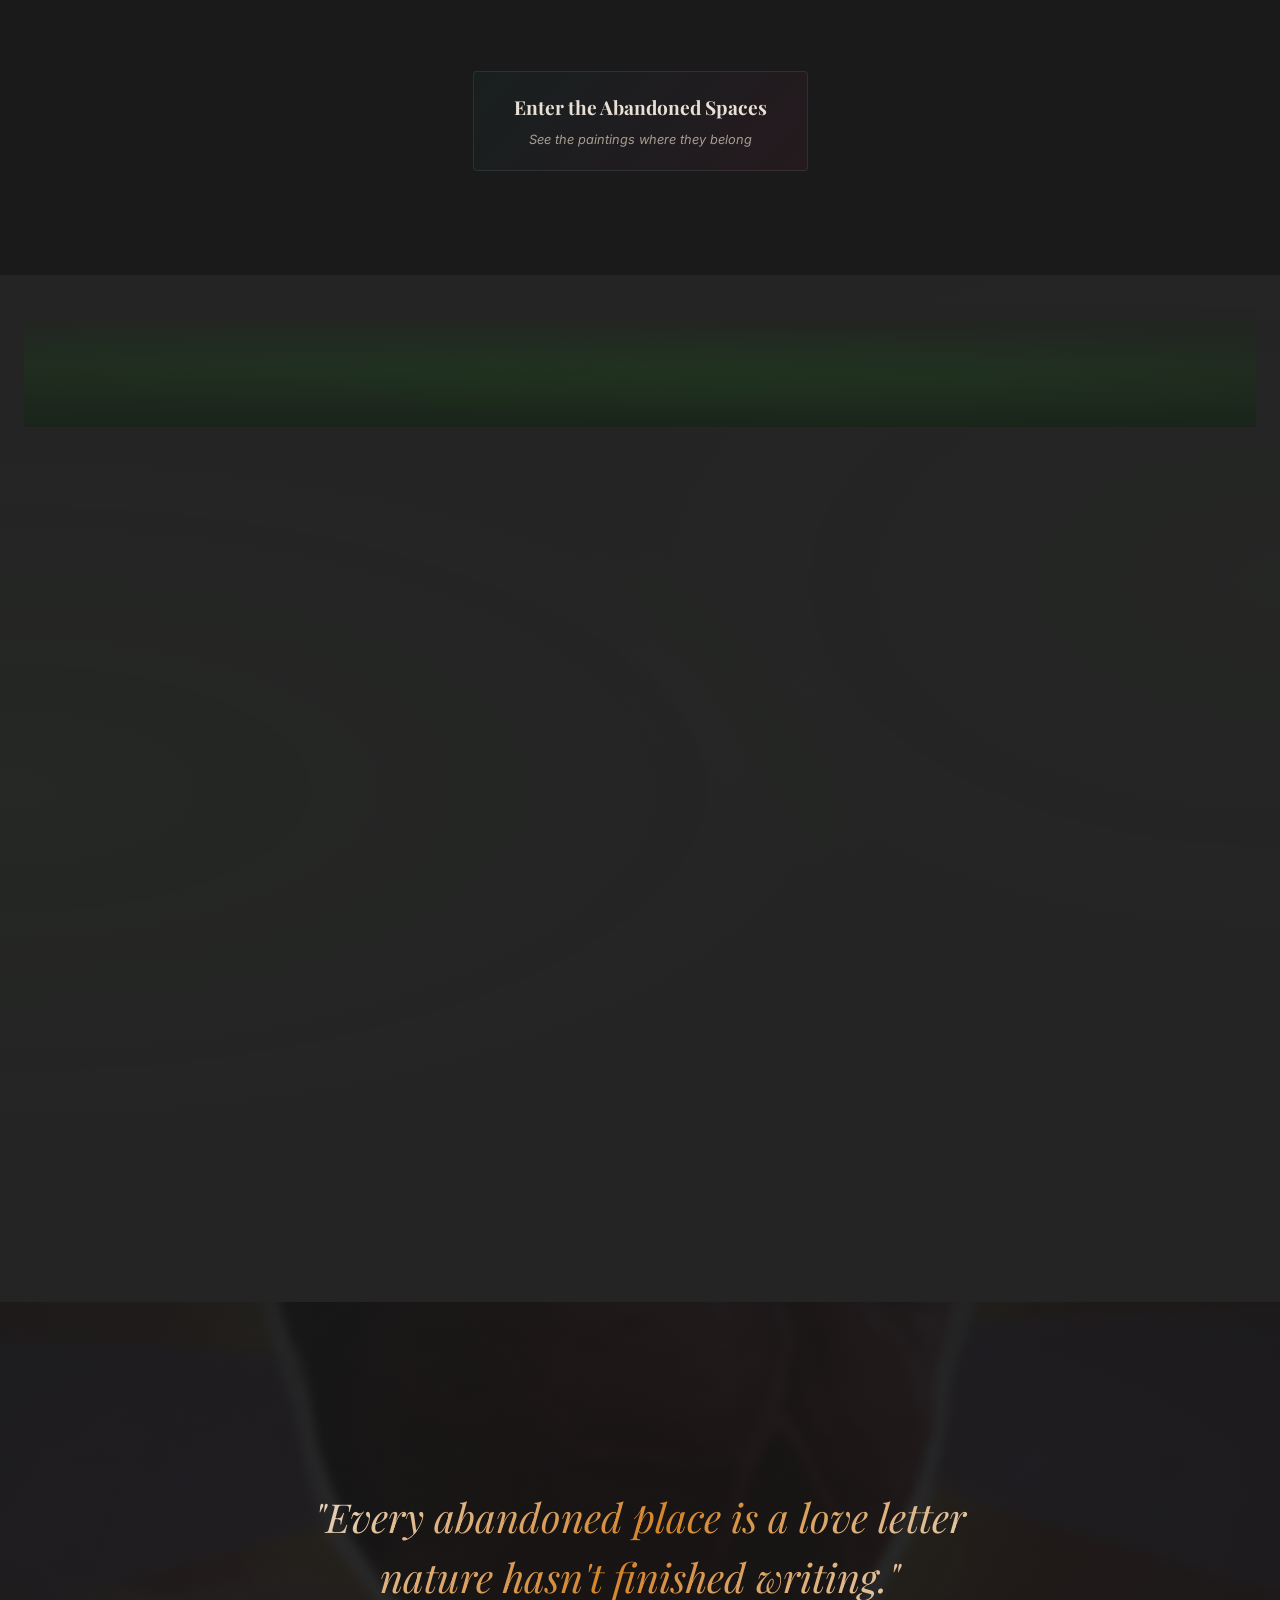
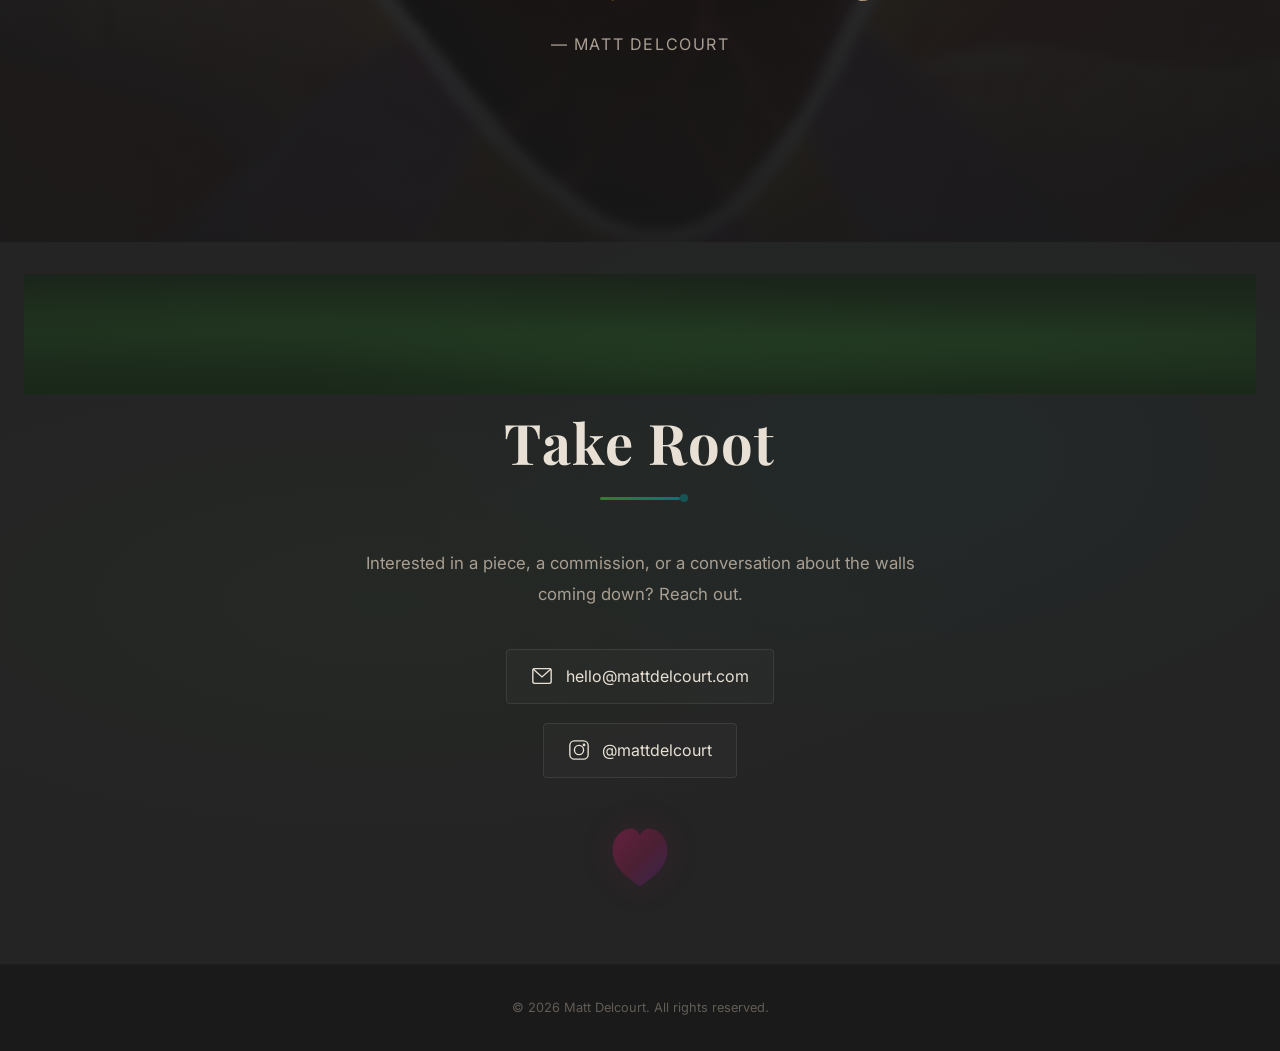
==== commit 252c5110: "Add 8 hidden easter eggs across both pages 1. Console ASCII Art — anatomical heart + "You looked beh" ====
--- a/index.html
+++ b/index.html
@@ -21,6 +21,7 @@
   <link rel="preconnect" href="https://fonts.gstatic.com" crossorigin>
   <link href="https://fonts.googleapis.com/css2?family=Playfair+Display:ital,wght@0,400;0,700;0,900;1,400&family=Inter:wght@300;400;500&display=swap" rel="stylesheet">
   <link rel="stylesheet" href="css/styles.css">
+  <link rel="stylesheet" href="css/easter-eggs.css">
   <link rel="icon" href="data:image/svg+xml,<svg xmlns='http://www.w3.org/2000/svg' viewBox='0 0 100 100'><text y='.9em' font-size='90'>&#x1FAC0;</text></svg>">
   <noscript><style>.loading-screen{display:none}body.loading{overflow:auto}</style></noscript>
 </head>
@@ -332,5 +333,6 @@
   </footer>
 
   <script src="js/script.js"></script>
+  <script src="js/easter-eggs.js"></script>
 </body>
 </html>
--- a/css/easter-eggs.css
+++ b/css/easter-eggs.css
@@ -0,0 +1,271 @@
+/* ============================================= */
+/* EASTER EGGS — Shared Styles                   */
+/* ============================================= */
+
+/* ============================================= */
+/* RAINSTORM (Konami Code)                       */
+/* ============================================= */
+body.rain-active .painting-frame::after,
+body.rain-active .frame::after {
+  content: '';
+  position: absolute;
+  inset: 0;
+  background: linear-gradient(
+    135deg,
+    transparent 0%,
+    rgba(180,200,220,0.06) 30%,
+    rgba(180,200,220,0.12) 50%,
+    rgba(180,200,220,0.06) 70%,
+    transparent 100%
+  );
+  animation: wet-shimmer 1.8s ease-in-out infinite;
+  pointer-events: none;
+  z-index: 2;
+}
+
+@keyframes wet-shimmer {
+  0%, 100% { opacity: 0.3; transform: translateX(-30%); }
+  50% { opacity: 1; transform: translateX(30%); }
+}
+
+body.rain-active .painting-glow,
+body.rain-active .wall-glow {
+  opacity: 0.7 !important;
+}
+
+/* ============================================= */
+/* IDLE TAKEOVER (30s inactivity)                */
+/* ============================================= */
+.idle-overlay {
+  position: fixed;
+  inset: 0;
+  z-index: 800;
+  pointer-events: none;
+  opacity: 0;
+  transition: opacity 2s ease-in;
+  background:
+    radial-gradient(ellipse at 0% 0%, rgba(45,90,39,0.55) 0%, transparent 35%),
+    radial-gradient(ellipse at 100% 0%, rgba(45,90,39,0.45) 0%, transparent 30%),
+    radial-gradient(ellipse at 0% 100%, rgba(45,90,39,0.55) 0%, transparent 35%),
+    radial-gradient(ellipse at 100% 100%, rgba(45,90,39,0.45) 0%, transparent 30%),
+    radial-gradient(ellipse at 50% 0%, rgba(26,58,24,0.3) 0%, transparent 40%),
+    radial-gradient(ellipse at 50% 100%, rgba(26,58,24,0.3) 0%, transparent 40%),
+    radial-gradient(ellipse at 50% 50%, transparent 30%, rgba(10,30,10,0.2) 100%);
+}
+
+body.idle-takeover .idle-overlay {
+  opacity: 1;
+  transition: opacity 5s ease-out;
+}
+
+body.idle-takeover .painting-frame img,
+body.idle-takeover .frame img {
+  filter: brightness(0.5) saturate(0.3) !important;
+  transition: filter 5s ease-out !important;
+}
+
+body.idle-takeover .painting-info,
+body.idle-takeover .scene-caption,
+body.idle-takeover .hero-tagline,
+body.idle-takeover .artist-statement,
+body.idle-takeover .contact-text,
+body.idle-takeover .intro-desc {
+  opacity: 0.3;
+  transition: opacity 5s ease-out;
+}
+
+body.idle-takeover .section-title,
+body.idle-takeover .hero-title,
+body.idle-takeover .intro-name,
+body.idle-takeover h2,
+body.idle-takeover h3 {
+  filter: brightness(0.5);
+  transition: filter 5s ease-out;
+}
+
+/* Reset transitions when active again */
+body:not(.idle-takeover) .painting-frame img,
+body:not(.idle-takeover) .frame img {
+  transition: filter 1.5s ease-in !important;
+}
+
+body:not(.idle-takeover) .painting-info,
+body:not(.idle-takeover) .scene-caption,
+body:not(.idle-takeover) .hero-tagline,
+body:not(.idle-takeover) .artist-statement,
+body:not(.idle-takeover) .contact-text,
+body:not(.idle-takeover) .intro-desc {
+  transition: opacity 1.5s ease-in;
+}
+
+body:not(.idle-takeover) .section-title,
+body:not(.idle-takeover) .hero-title,
+body:not(.idle-takeover) .intro-name,
+body:not(.idle-takeover) h2,
+body:not(.idle-takeover) h3 {
+  transition: filter 1.5s ease-in;
+}
+
+/* ============================================= */
+/* SHAKE TO QUAKE (mobile)                       */
+/* ============================================= */
+body.quake-active {
+  animation: quake-shake 0.12s linear 8 !important;
+}
+
+@keyframes quake-shake {
+  0%, 100% { transform: translate(0, 0); }
+  25% { transform: translate(-3px, 1px); }
+  50% { transform: translate(2px, -2px); }
+  75% { transform: translate(-1px, 2px); }
+}
+
+body.quake-active .painting-frame,
+body.quake-active .frame {
+  animation: painting-wobble 0.25s ease-in-out 4 !important;
+}
+
+@keyframes painting-wobble {
+  0%, 100% { transform: rotate(0deg); }
+  25% { transform: rotate(-2.5deg); }
+  75% { transform: rotate(2.5deg); }
+}
+
+/* ============================================= */
+/* DOUBLE-CLICK CRACKS                           */
+/* ============================================= */
+@keyframes crack-draw {
+  to { stroke-dashoffset: 0; }
+}
+
+@keyframes crack-appear {
+  to { opacity: 0.6; }
+}
+
+/* ============================================= */
+/* MIDNIGHT MODE (12AM–3AM)                      */
+/* ============================================= */
+.midnight-overlay {
+  position: fixed;
+  inset: 0;
+  background: linear-gradient(180deg, rgba(5,10,35,0.25) 0%, rgba(8,15,40,0.2) 50%, rgba(5,10,35,0.25) 100%);
+  pointer-events: none;
+  z-index: 1;
+  animation: midnight-fade-in 3s ease-out;
+}
+
+@keyframes midnight-fade-in {
+  from { opacity: 0; }
+  to { opacity: 1; }
+}
+
+body.midnight-mode {
+  background-color: #0a0f1a !important;
+}
+
+body.midnight-mode .particle-canvas {
+  filter: brightness(2) saturate(1.5);
+}
+
+body.midnight-mode .painting-frame img,
+body.midnight-mode .frame img {
+  filter: brightness(0.8) saturate(0.65);
+}
+
+body.midnight-mode .hero-texture {
+  background-color: #0a0f1a !important;
+}
+
+body.midnight-mode .section-transition {
+  filter: hue-rotate(30deg);
+}
+
+/* ============================================= */
+/* X-RAY HEART PULSE (long-press)                */
+/* ============================================= */
+.xray-heart {
+  position: absolute;
+  inset: 0;
+  display: flex;
+  align-items: center;
+  justify-content: center;
+  pointer-events: none;
+  z-index: 5;
+  animation: xray-beat 0.9s ease-in-out 3 forwards;
+}
+
+.xray-heart-svg {
+  width: 45%;
+  height: auto;
+  filter: drop-shadow(0 0 25px rgba(196,30,106,0.6));
+}
+
+@keyframes xray-beat {
+  0%, 100% { opacity: 0.2; transform: scale(0.92); }
+  30% { opacity: 0.7; transform: scale(1.06); }
+  50% { opacity: 0.5; transform: scale(0.98); }
+  65% { opacity: 0.6; transform: scale(1.03); }
+  80% { opacity: 0.4; transform: scale(1); }
+}
+
+/* ============================================= */
+/* PI SEQUENCE SIGNATURE                         */
+/* ============================================= */
+.signature-overlay {
+  position: fixed;
+  inset: 0;
+  z-index: 9999;
+  display: flex;
+  flex-direction: column;
+  align-items: center;
+  justify-content: center;
+  background: rgba(10,10,10,0.85);
+  pointer-events: none;
+  animation: signature-lifecycle 6s ease-out forwards;
+}
+
+@keyframes signature-lifecycle {
+  0% { opacity: 0; }
+  10% { opacity: 1; }
+  80% { opacity: 1; }
+  100% { opacity: 0; }
+}
+
+.signature-heart {
+  width: 50px;
+  height: 55px;
+  margin-bottom: 1.5rem;
+  filter: drop-shadow(0 0 20px rgba(196,30,106,0.5));
+  animation: sig-heart-pulse 1.5s ease-in-out infinite;
+}
+
+@keyframes sig-heart-pulse {
+  0%, 100% { transform: scale(1); opacity: 0.6; }
+  50% { transform: scale(1.1); opacity: 1; }
+}
+
+.signature-text {
+  font-family: 'Playfair Display', Georgia, serif;
+  font-style: italic;
+  font-size: clamp(1.1rem, 2.5vw, 1.6rem);
+  color: rgba(232,224,212,0.85);
+  text-align: center;
+  max-width: 440px;
+  padding: 0 2rem;
+  line-height: 1.8;
+  animation: sig-text-focus 2s ease-out forwards;
+}
+
+@keyframes sig-text-focus {
+  from { filter: blur(4px); transform: translateY(10px); }
+  to { filter: blur(0); transform: translateY(0); }
+}
+
+.signature-credit {
+  font-family: 'Inter', sans-serif;
+  font-size: 0.8rem;
+  letter-spacing: 0.15em;
+  text-transform: uppercase;
+  color: rgba(168,158,146,0.6);
+  margin-top: 1.5rem;
+}
